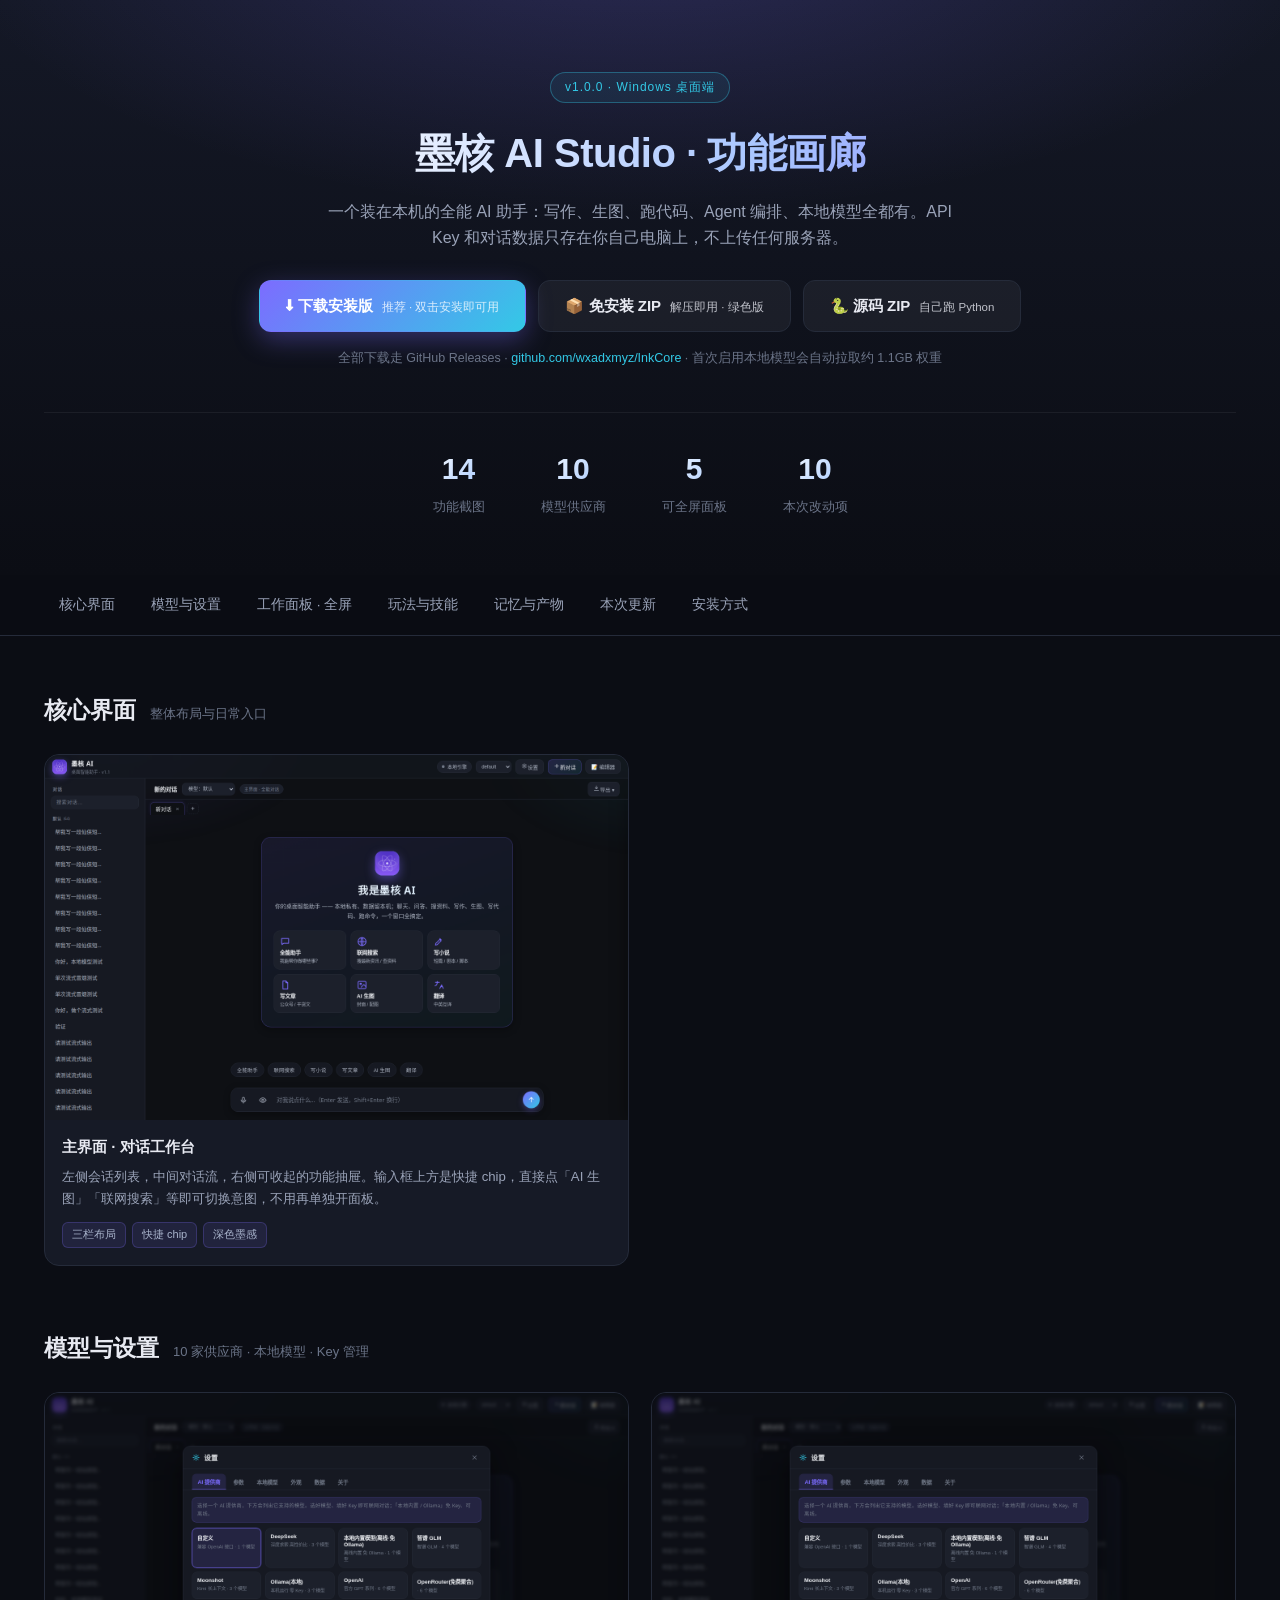
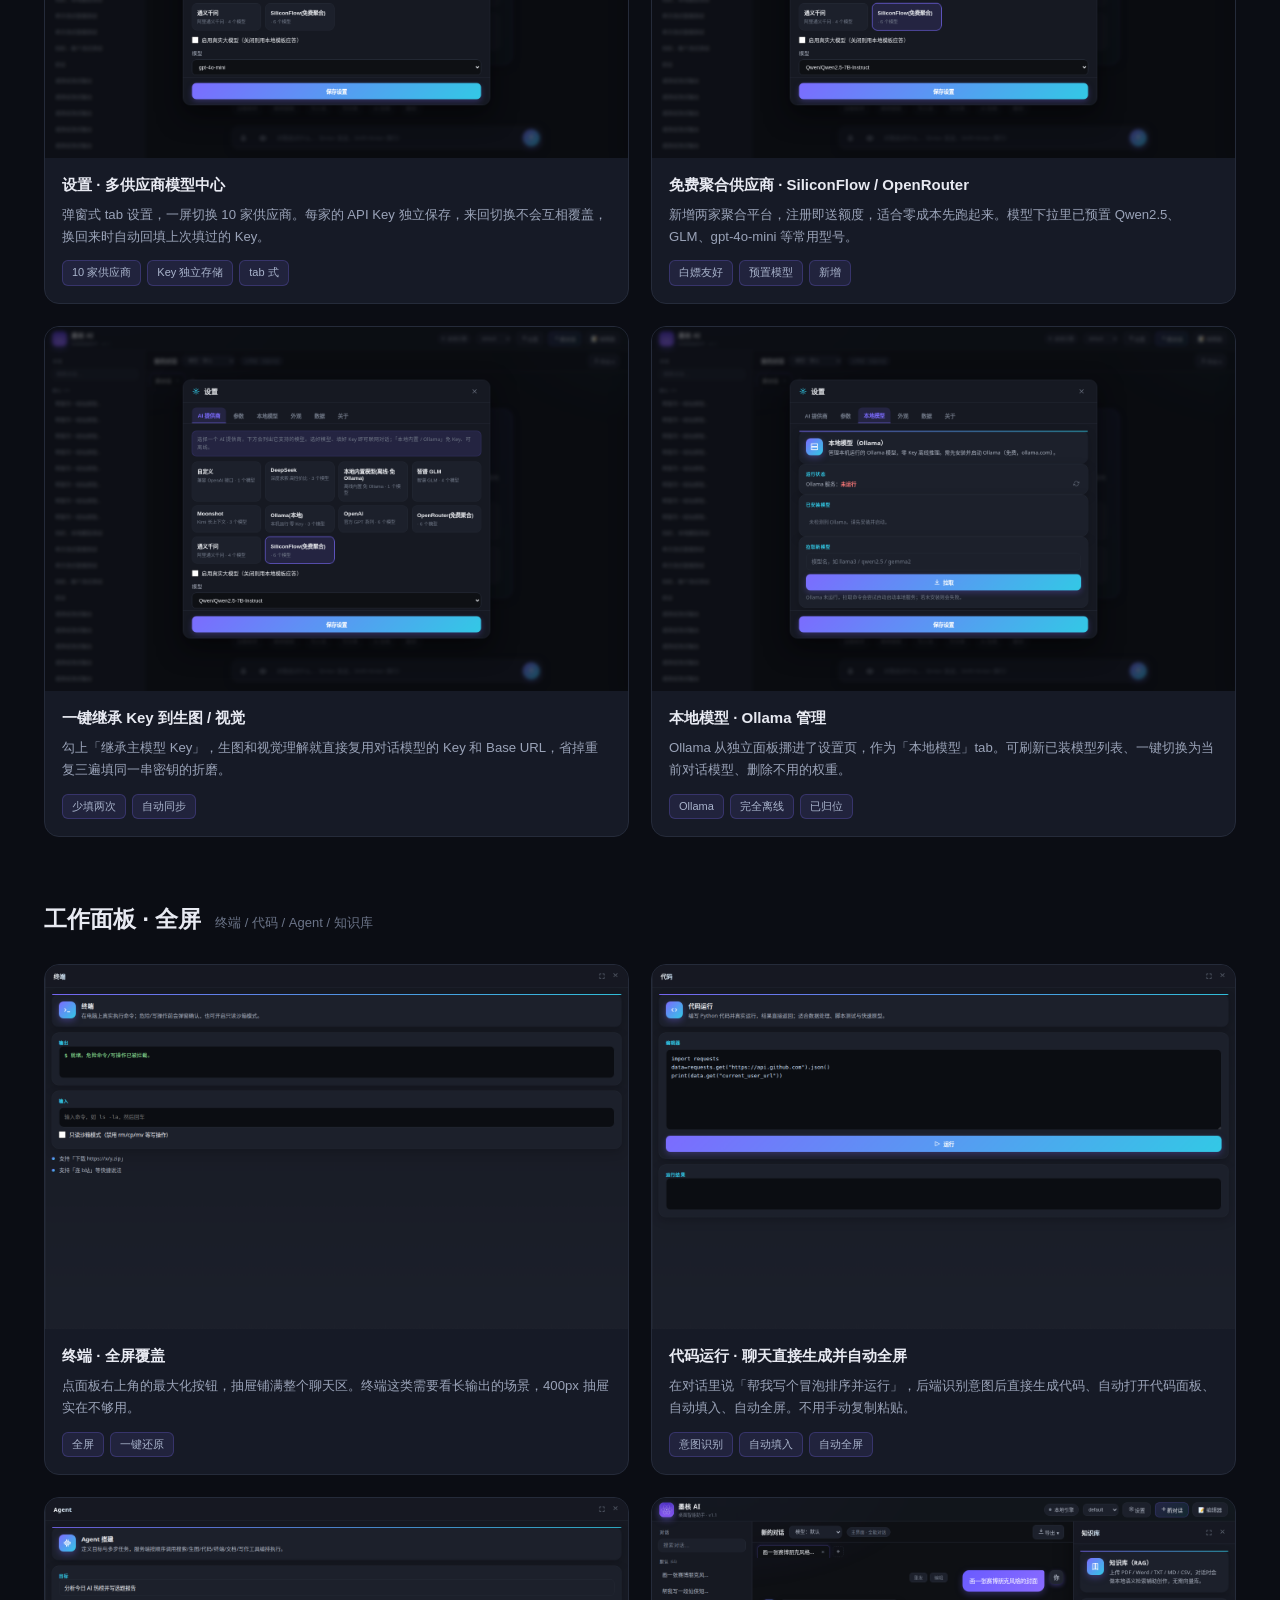
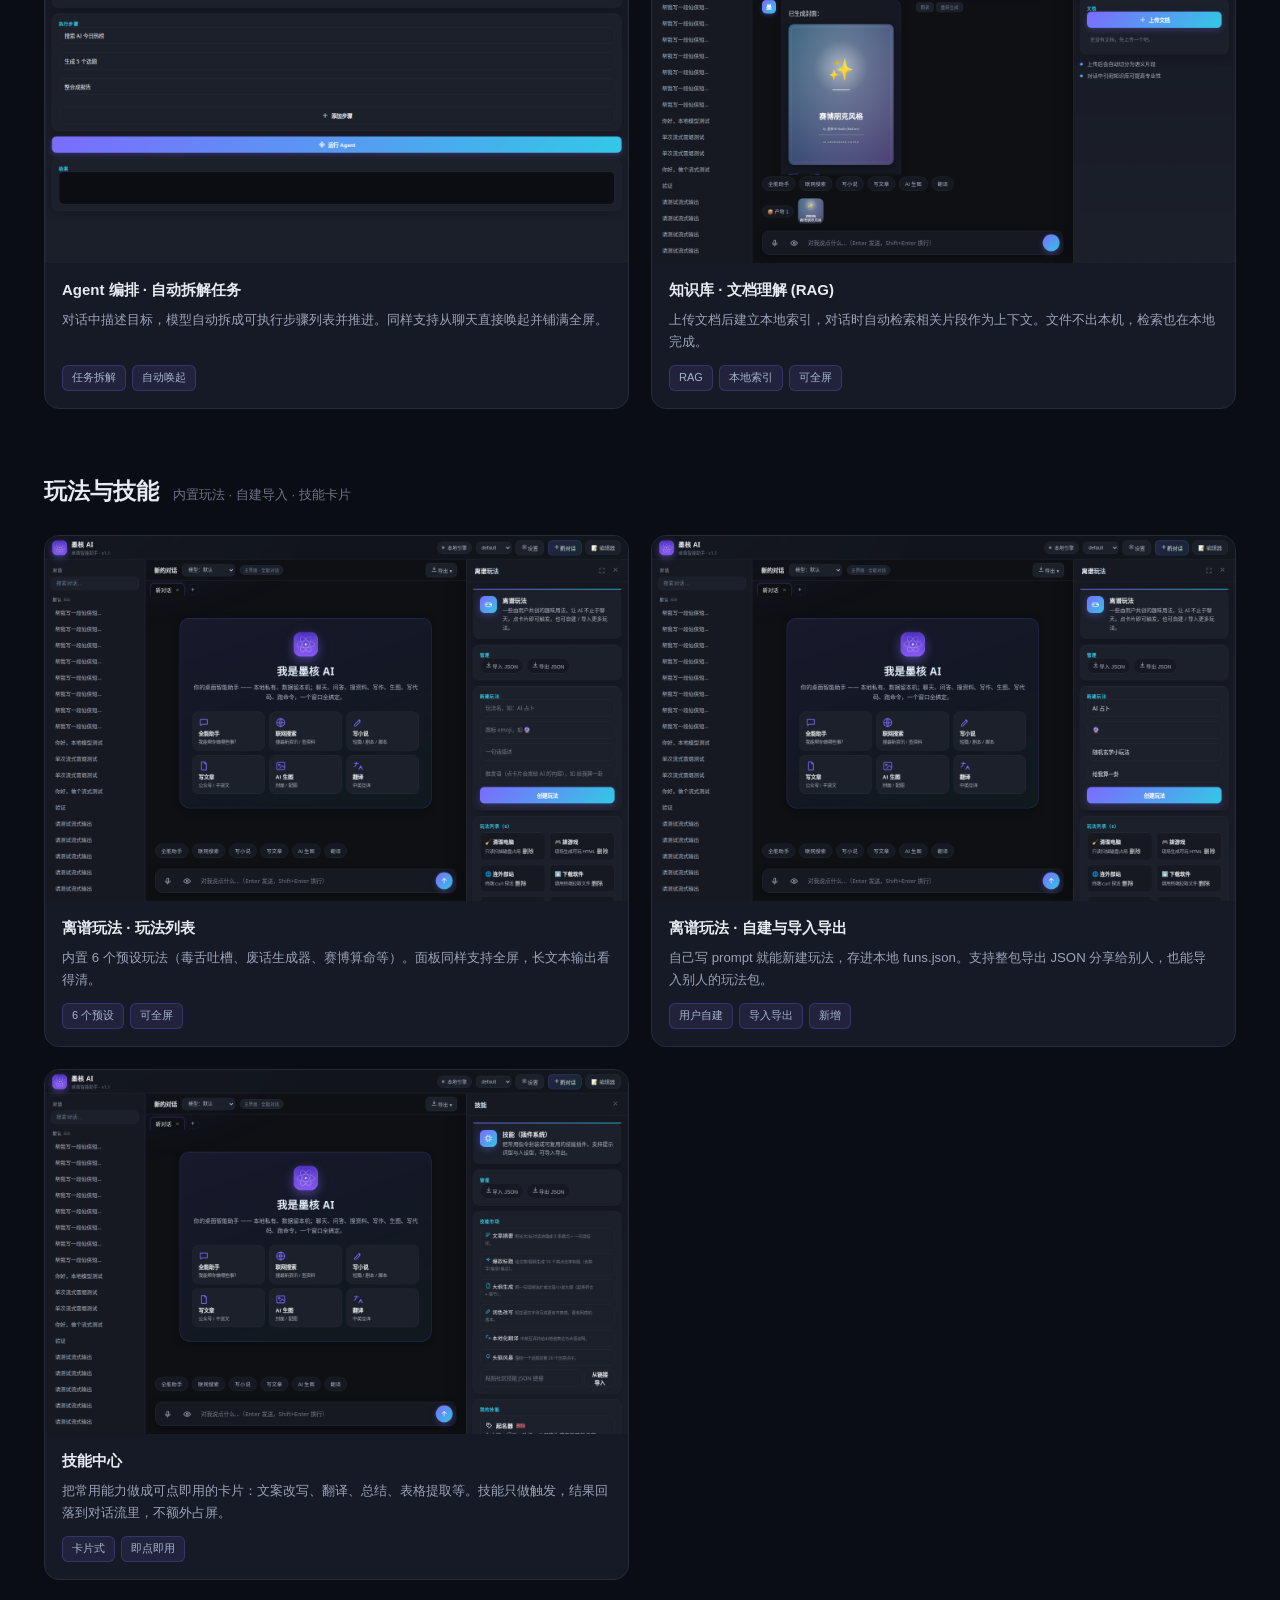
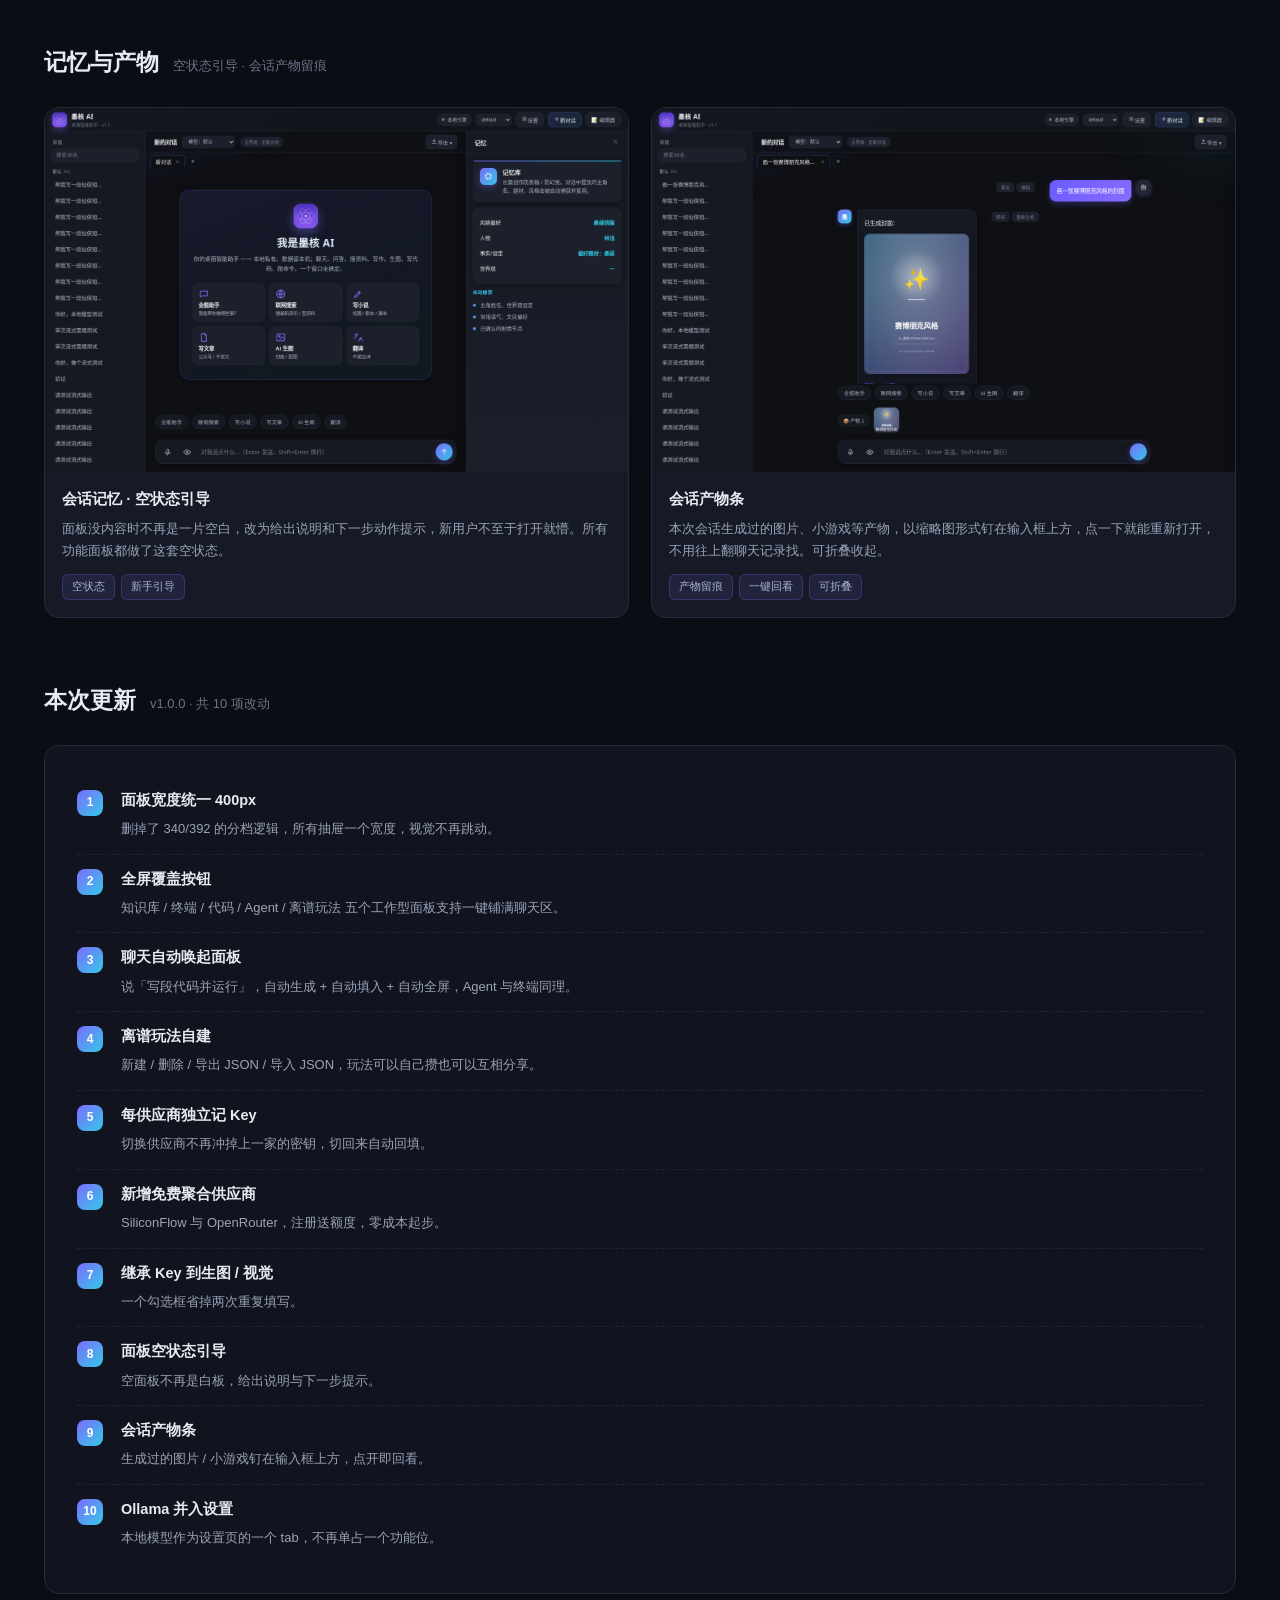
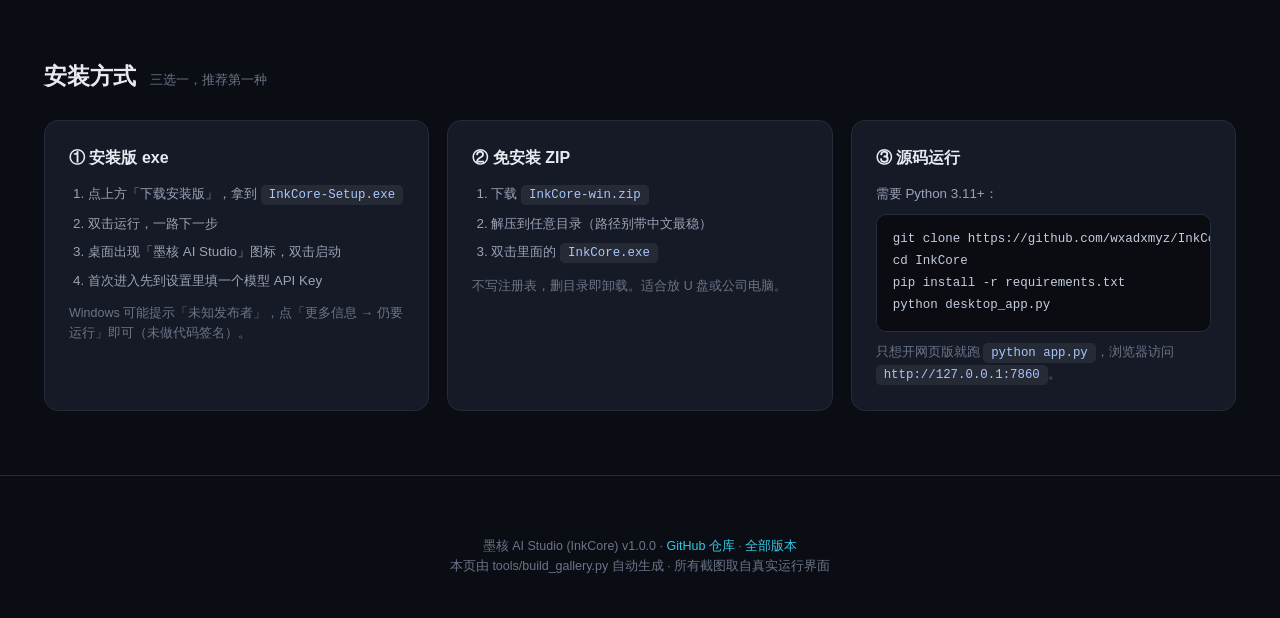
==== docs/index.html @ c28f688b "InkCore 1.0.0 初始发布 - 全新源码: app.py / desktop_app.py / generate_icon.py 等 - 前端 static/ 与文档 docs/ - 打包配" ====
<!doctype html><html lang="zh-CN"><head><meta charset="utf-8"><meta name="viewport" content="width=device-width,initial-scale=1"><title>墨核 AI Studio (InkCore) · 功能画廊</title><meta name="description" content="墨核 AI Studio 桌面端 AI 助手 —— 对话 / 生图 / 代码运行 / Agent 编排 / 本地模型，数据全部留在本机。"><style>
*{box-sizing:border-box;margin:0;padding:0}
:root{
  --bg:#0b0d14; --bg2:#11141f; --card:#161a26; --line:#252b3a;
  --tx:#e8eaf2; --tx2:#9aa3b8; --tx3:#6b7488;
  --ac:#7c6cff; --ac2:#33c9e6;
}
body{font-family:-apple-system,BlinkMacSystemFont,'Segoe UI','PingFang SC','Microsoft YaHei',sans-serif;
  background:var(--bg);color:var(--tx);line-height:1.6;-webkit-font-smoothing:antialiased}
a{color:inherit;text-decoration:none}
.wrap{max-width:1240px;margin:0 auto;padding:0 24px}

/* ---------- hero ---------- */
.hero{position:relative;overflow:hidden;padding:72px 0 56px;text-align:center;
  background:radial-gradient(1000px 420px at 50% -80px,rgba(124,108,255,.22),transparent 70%),
             linear-gradient(180deg,#141826,var(--bg))}
.badge{display:inline-block;font-size:12px;letter-spacing:.08em;color:var(--ac2);
  border:1px solid rgba(51,201,230,.35);background:rgba(51,201,230,.08);
  padding:5px 14px;border-radius:999px;margin-bottom:18px}
.hero h1{font-size:40px;font-weight:800;letter-spacing:-.5px;margin-bottom:14px;
  background:linear-gradient(96deg,#fff 20%,#a9c6ff 60%,#7c6cff);
  -webkit-background-clip:text;background-clip:text;color:transparent}
.hero p{color:var(--tx2);font-size:16px;max-width:640px;margin:0 auto}
.btns{display:flex;gap:12px;justify-content:center;flex-wrap:wrap;margin-top:30px}
.btn{display:inline-flex;align-items:center;gap:9px;padding:13px 26px;border-radius:12px;
  font-weight:700;font-size:15px;transition:.18s;border:1px solid transparent}
.btn-main{background:linear-gradient(135deg,var(--ac),var(--ac2));color:#fff;
  box-shadow:0 8px 26px rgba(124,108,255,.34)}
.btn-main:hover{transform:translateY(-2px);box-shadow:0 12px 32px rgba(124,108,255,.46)}
.btn-sec{background:rgba(255,255,255,.05);border-color:var(--line);color:var(--tx)}
.btn-sec:hover{background:rgba(255,255,255,.1);border-color:#39415a}
.btn small{display:block;font-weight:400;font-size:11.5px;opacity:.8;margin-top:1px}
.tip{margin-top:16px;font-size:12.5px;color:var(--tx3)}

/* ---------- stats ---------- */
.stats{display:flex;justify-content:center;gap:56px;flex-wrap:wrap;margin-top:44px;
  padding-top:32px;border-top:1px solid rgba(255,255,255,.06)}
.stat b{display:block;font-size:30px;font-weight:800;
  background:linear-gradient(135deg,#fff,#9ec5ff);-webkit-background-clip:text;background-clip:text;color:transparent}
.stat span{font-size:12.5px;color:var(--tx3)}

/* ---------- nav ---------- */
.nav{position:sticky;top:0;z-index:40;background:rgba(11,13,20,.86);
  backdrop-filter:blur(14px);border-bottom:1px solid var(--line)}
.nav-in{display:flex;gap:6px;overflow-x:auto;padding:12px 24px;max-width:1240px;margin:0 auto}
.nav a{white-space:nowrap;font-size:13.5px;color:var(--tx2);padding:7px 15px;border-radius:9px;transition:.15s}
.nav a:hover{color:var(--tx);background:rgba(255,255,255,.06)}

/* ---------- section ---------- */
section{padding:56px 0 8px;scroll-margin-top:60px}
.sec-h{display:flex;align-items:baseline;gap:14px;margin-bottom:26px;flex-wrap:wrap}
.sec-h h2{font-size:23px;font-weight:750}
.sec-h em{font-style:normal;font-size:13px;color:var(--tx3)}
.grid{display:grid;grid-template-columns:repeat(auto-fill,minmax(430px,1fr));gap:22px}

figure{background:var(--card);border:1px solid var(--line);border-radius:15px;overflow:hidden;
  transition:.2s;display:flex;flex-direction:column}
figure:hover{border-color:#3c4358;transform:translateY(-3px);box-shadow:0 14px 34px rgba(0,0,0,.42)}
.shot{position:relative;cursor:zoom-in;background:#0a0c12;line-height:0}
.shot img{width:100%;display:block}
.shot::after{content:'点击放大';position:absolute;right:10px;bottom:10px;font-size:11px;
  background:rgba(0,0,0,.62);color:#fff;padding:4px 10px;border-radius:6px;opacity:0;transition:.18s;line-height:1.4}
figure:hover .shot::after{opacity:1}
figcaption{padding:15px 17px 17px;flex:1;display:flex;flex-direction:column}
figcaption b{font-size:15px;font-weight:700;display:block;margin-bottom:7px}
figcaption p{font-size:13.2px;color:var(--tx2);line-height:1.68;flex:1}
.tags{display:flex;gap:6px;flex-wrap:wrap;margin-top:12px}
.tag{font-size:11px;color:#a9b4cc;background:rgba(124,108,255,.11);
  border:1px solid rgba(124,108,255,.24);padding:3px 9px;border-radius:6px}

/* ---------- changelog ---------- */
.log{background:var(--bg2);border:1px solid var(--line);border-radius:15px;padding:30px 32px;margin-top:14px}
.log ol{list-style:none;counter-reset:n}
.log li{counter-increment:n;padding:13px 0 13px 44px;position:relative;border-bottom:1px dashed rgba(255,255,255,.07)}
.log li:last-child{border-bottom:none}
.log li::before{content:counter(n);position:absolute;left:0;top:14px;width:26px;height:26px;
  display:flex;align-items:center;justify-content:center;font-size:12px;font-weight:700;color:#fff;
  background:linear-gradient(135deg,var(--ac),var(--ac2));border-radius:8px}
.log b{font-size:14.5px;display:block;margin-bottom:3px}
.log span{font-size:13px;color:var(--tx2)}

/* ---------- install ---------- */
.cols{display:grid;grid-template-columns:repeat(auto-fit,minmax(300px,1fr));gap:18px}
.col{background:var(--card);border:1px solid var(--line);border-radius:14px;padding:24px}
.col h3{font-size:16px;margin-bottom:12px;display:flex;align-items:center;gap:8px}
.col ol,.col ul{padding-left:19px;font-size:13.4px;color:var(--tx2)}
.col li{margin:7px 0}
code{background:rgba(255,255,255,.07);border:1px solid var(--line);padding:2px 7px;
  border-radius:5px;font-family:'SF Mono',Consolas,monospace;font-size:12.4px;color:#a9c6ff}
pre{background:#0a0c12;border:1px solid var(--line);border-radius:10px;padding:14px 16px;
  overflow-x:auto;margin-top:10px}
pre code{background:none;border:none;padding:0;color:#c3cde0;font-size:12.5px;line-height:1.75}

footer{text-align:center;color:var(--tx3);font-size:12.5px;padding:60px 24px 46px;
  margin-top:56px;border-top:1px solid var(--line)}
footer a{color:var(--ac2)}

/* ---------- lightbox ---------- */
#lb{position:fixed;inset:0;z-index:99;background:rgba(5,6,10,.95);display:none;
  align-items:center;justify-content:center;padding:36px}
#lb.on{display:flex}
#lb img{max-width:100%;max-height:100%;border-radius:9px;box-shadow:0 24px 70px rgba(0,0,0,.7)}
#lb .x{position:absolute;top:20px;right:26px;font-size:30px;color:#fff;cursor:pointer;
  opacity:.65;line-height:1;background:none;border:none}
#lb .x:hover{opacity:1}
#lb .ar{position:absolute;top:50%;transform:translateY(-50%);font-size:34px;color:#fff;
  cursor:pointer;opacity:.5;padding:22px 16px;background:none;border:none;user-select:none}
#lb .ar:hover{opacity:1}
#lb .prev{left:12px}#lb .next{right:12px}
#lb .cap{position:absolute;bottom:20px;left:0;right:0;text-align:center;color:#c8cee0;font-size:13.5px}

@media(max-width:860px){
  .hero h1{font-size:29px}
  .grid{grid-template-columns:1fr}
  .stats{gap:32px}
  .wrap{padding:0 16px}
}
</style></head><body><div class="hero"><div class="wrap"><div class="badge">v1.0.0 · Windows 桌面端</div><h1>墨核 AI Studio · 功能画廊</h1><p>一个装在本机的全能 AI 助手：写作、生图、跑代码、Agent 编排、本地模型全都有。API Key 和对话数据只存在你自己电脑上，不上传任何服务器。</p><div class="btns"><a class="btn btn-main" href="https://github.com/wxadxmyz/InkCore/releases/latest/download/InkCore-Setup.exe">⬇ 下载安装版<small>推荐 · 双击安装即可用</small></a><a class="btn btn-sec" href="https://github.com/wxadxmyz/InkCore/releases/latest/download/InkCore-win.zip">📦 免安装 ZIP<small>解压即用 · 绿色版</small></a><a class="btn btn-sec" href="https://github.com/wxadxmyz/InkCore/releases/latest/download/InkCore-src.zip">🐍 源码 ZIP<small>自己跑 Python</small></a></div><div class="tip">全部下载走 GitHub Releases · <a href="https://github.com/wxadxmyz/InkCore" style="color:var(--ac2)">github.com/wxadxmyz/InkCore</a> · 首次启用本地模型会自动拉取约 1.1GB 权重</div><div class="stats"><div class="stat"><b>14</b><span>功能截图</span></div><div class="stat"><b>10</b><span>模型供应商</span></div><div class="stat"><b>5</b><span>可全屏面板</span></div><div class="stat"><b>10</b><span>本次改动项</span></div></div></div></div><div class="nav"><div class="nav-in"><a href="#core">核心界面</a><a href="#model">模型与设置</a><a href="#work">工作面板 · 全屏</a><a href="#fun">玩法与技能</a><a href="#mem">记忆与产物</a><a href="#log">本次更新</a><a href="#install">安装方式</a></div></div><div class="wrap"><section id="core"><div class="sec-h"><h2>核心界面</h2><em>整体布局与日常入口</em></div><div class="grid"><figure><div class="shot"><img src="shots/g_01_main.png" alt="主界面 · 对话工作台" loading="lazy"></div><figcaption><b>主界面 · 对话工作台</b><p>左侧会话列表，中间对话流，右侧可收起的功能抽屉。输入框上方是快捷 chip，直接点「AI 生图」「联网搜索」等即可切换意图，不用再单独开面板。</p><div class="tags"><span class="tag">三栏布局</span><span class="tag">快捷 chip</span><span class="tag">深色墨感</span></div></figcaption></figure></div></section><section id="model"><div class="sec-h"><h2>模型与设置</h2><em>10 家供应商 · 本地模型 · Key 管理</em></div><div class="grid"><figure><div class="shot"><img src="shots/g_02_settings_providers.png" alt="设置 · 多供应商模型中心" loading="lazy"></div><figcaption><b>设置 · 多供应商模型中心</b><p>弹窗式 tab 设置，一屏切换 10 家供应商。每家的 API Key 独立保存，来回切换不会互相覆盖，换回来时自动回填上次填过的 Key。</p><div class="tags"><span class="tag">10 家供应商</span><span class="tag">Key 独立存储</span><span class="tag">tab 式</span></div></figcaption></figure><figure><div class="shot"><img src="shots/g_03_provider_siliconflow.png" alt="免费聚合供应商 · SiliconFlow / OpenRouter" loading="lazy"></div><figcaption><b>免费聚合供应商 · SiliconFlow / OpenRouter</b><p>新增两家聚合平台，注册即送额度，适合零成本先跑起来。模型下拉里已预置 Qwen2.5、GLM、gpt-4o-mini 等常用型号。</p><div class="tags"><span class="tag">白嫖友好</span><span class="tag">预置模型</span><span class="tag">新增</span></div></figcaption></figure><figure><div class="shot"><img src="shots/g_04_inherit_key.png" alt="一键继承 Key 到生图 / 视觉" loading="lazy"></div><figcaption><b>一键继承 Key 到生图 / 视觉</b><p>勾上「继承主模型 Key」，生图和视觉理解就直接复用对话模型的 Key 和 Base URL，省掉重复三遍填同一串密钥的折磨。</p><div class="tags"><span class="tag">少填两次</span><span class="tag">自动同步</span></div></figcaption></figure><figure><div class="shot"><img src="shots/g_05_settings_ollama.png" alt="本地模型 · Ollama 管理" loading="lazy"></div><figcaption><b>本地模型 · Ollama 管理</b><p>Ollama 从独立面板挪进了设置页，作为「本地模型」tab。可刷新已装模型列表、一键切换为当前对话模型、删除不用的权重。</p><div class="tags"><span class="tag">Ollama</span><span class="tag">完全离线</span><span class="tag">已归位</span></div></figcaption></figure></div></section><section id="work"><div class="sec-h"><h2>工作面板 · 全屏</h2><em>终端 / 代码 / Agent / 知识库</em></div><div class="grid"><figure><div class="shot"><img src="shots/g_06_terminal_full.png" alt="终端 · 全屏覆盖" loading="lazy"></div><figcaption><b>终端 · 全屏覆盖</b><p>点面板右上角的最大化按钮，抽屉铺满整个聊天区。终端这类需要看长输出的场景，400px 抽屉实在不够用。</p><div class="tags"><span class="tag">全屏</span><span class="tag">一键还原</span></div></figcaption></figure><figure><div class="shot"><img src="shots/g_07_code_full.png" alt="代码运行 · 聊天直接生成并自动全屏" loading="lazy"></div><figcaption><b>代码运行 · 聊天直接生成并自动全屏</b><p>在对话里说「帮我写个冒泡排序并运行」，后端识别意图后直接生成代码、自动打开代码面板、自动填入、自动全屏。不用手动复制粘贴。</p><div class="tags"><span class="tag">意图识别</span><span class="tag">自动填入</span><span class="tag">自动全屏</span></div></figcaption></figure><figure><div class="shot"><img src="shots/g_08_agent_full.png" alt="Agent 编排 · 自动拆解任务" loading="lazy"></div><figcaption><b>Agent 编排 · 自动拆解任务</b><p>对话中描述目标，模型自动拆成可执行步骤列表并推进。同样支持从聊天直接唤起并铺满全屏。</p><div class="tags"><span class="tag">任务拆解</span><span class="tag">自动唤起</span></div></figcaption></figure><figure><div class="shot"><img src="shots/g_14_knowledge.png" alt="知识库 · 文档理解 (RAG)" loading="lazy"></div><figcaption><b>知识库 · 文档理解 (RAG)</b><p>上传文档后建立本地索引，对话时自动检索相关片段作为上下文。文件不出本机，检索也在本地完成。</p><div class="tags"><span class="tag">RAG</span><span class="tag">本地索引</span><span class="tag">可全屏</span></div></figcaption></figure></div></section><section id="fun"><div class="sec-h"><h2>玩法与技能</h2><em>内置玩法 · 自建导入 · 技能卡片</em></div><div class="grid"><figure><div class="shot"><img src="shots/g_09_fun_list.png" alt="离谱玩法 · 玩法列表" loading="lazy"></div><figcaption><b>离谱玩法 · 玩法列表</b><p>内置 6 个预设玩法（毒舌吐槽、废话生成器、赛博算命等）。面板同样支持全屏，长文本输出看得清。</p><div class="tags"><span class="tag">6 个预设</span><span class="tag">可全屏</span></div></figcaption></figure><figure><div class="shot"><img src="shots/g_10_fun_newform.png" alt="离谱玩法 · 自建与导入导出" loading="lazy"></div><figcaption><b>离谱玩法 · 自建与导入导出</b><p>自己写 prompt 就能新建玩法，存进本地 funs.json。支持整包导出 JSON 分享给别人，也能导入别人的玩法包。</p><div class="tags"><span class="tag">用户自建</span><span class="tag">导入导出</span><span class="tag">新增</span></div></figcaption></figure><figure><div class="shot"><img src="shots/g_12_skills.png" alt="技能中心" loading="lazy"></div><figcaption><b>技能中心</b><p>把常用能力做成可点即用的卡片：文案改写、翻译、总结、表格提取等。技能只做触发，结果回落到对话流里，不额外占屏。</p><div class="tags"><span class="tag">卡片式</span><span class="tag">即点即用</span></div></figcaption></figure></div></section><section id="mem"><div class="sec-h"><h2>记忆与产物</h2><em>空状态引导 · 会话产物留痕</em></div><div class="grid"><figure><div class="shot"><img src="shots/g_11_memory_empty.png" alt="会话记忆 · 空状态引导" loading="lazy"></div><figcaption><b>会话记忆 · 空状态引导</b><p>面板没内容时不再是一片空白，改为给出说明和下一步动作提示，新用户不至于打开就懵。所有功能面板都做了这套空状态。</p><div class="tags"><span class="tag">空状态</span><span class="tag">新手引导</span></div></figcaption></figure><figure><div class="shot"><img src="shots/g_13_artifacts_strip.png" alt="会话产物条" loading="lazy"></div><figcaption><b>会话产物条</b><p>本次会话生成过的图片、小游戏等产物，以缩略图形式钉在输入框上方，点一下就能重新打开，不用往上翻聊天记录找。可折叠收起。</p><div class="tags"><span class="tag">产物留痕</span><span class="tag">一键回看</span><span class="tag">可折叠</span></div></figcaption></figure></div></section><section id="log"><div class="sec-h"><h2>本次更新</h2><em>v1.0.0 · 共 10 项改动</em></div><div class="log"><ol><li><b>面板宽度统一 400px</b><span>删掉了 340/392 的分档逻辑，所有抽屉一个宽度，视觉不再跳动。</span></li><li><b>全屏覆盖按钮</b><span>知识库 / 终端 / 代码 / Agent / 离谱玩法 五个工作型面板支持一键铺满聊天区。</span></li><li><b>聊天自动唤起面板</b><span>说「写段代码并运行」，自动生成 + 自动填入 + 自动全屏，Agent 与终端同理。</span></li><li><b>离谱玩法自建</b><span>新建 / 删除 / 导出 JSON / 导入 JSON，玩法可以自己攒也可以互相分享。</span></li><li><b>每供应商独立记 Key</b><span>切换供应商不再冲掉上一家的密钥，切回来自动回填。</span></li><li><b>新增免费聚合供应商</b><span>SiliconFlow 与 OpenRouter，注册送额度，零成本起步。</span></li><li><b>继承 Key 到生图 / 视觉</b><span>一个勾选框省掉两次重复填写。</span></li><li><b>面板空状态引导</b><span>空面板不再是白板，给出说明与下一步提示。</span></li><li><b>会话产物条</b><span>生成过的图片 / 小游戏钉在输入框上方，点开即回看。</span></li><li><b>Ollama 并入设置</b><span>本地模型作为设置页的一个 tab，不再单占一个功能位。</span></li></ol></div></section><section id="install"><div class="sec-h"><h2>安装方式</h2><em>三选一，推荐第一种</em></div><div class="cols"><div class="col"><h3>① 安装版 exe</h3><ol><li>点上方「下载安装版」，拿到 <code>InkCore-Setup.exe</code></li><li>双击运行，一路下一步</li><li>桌面出现「墨核 AI Studio」图标，双击启动</li><li>首次进入先到设置里填一个模型 API Key</li></ol><p style="font-size:12.5px;color:var(--tx3);margin-top:12px">Windows 可能提示「未知发布者」，点「更多信息 → 仍要运行」即可（未做代码签名）。</p></div><div class="col"><h3>② 免安装 ZIP</h3><ol><li>下载 <code>InkCore-win.zip</code></li><li>解压到任意目录（路径别带中文最稳）</li><li>双击里面的 <code>InkCore.exe</code></li></ol><p style="font-size:12.5px;color:var(--tx3);margin-top:12px">不写注册表，删目录即卸载。适合放 U 盘或公司电脑。</p></div><div class="col"><h3>③ 源码运行</h3><p style="font-size:13.4px;color:var(--tx2)">需要 Python 3.11+：</p><pre><code>git clone https://github.com/wxadxmyz/InkCore.git
cd InkCore
pip install -r requirements.txt
python desktop_app.py</code></pre><p style="font-size:12.5px;color:var(--tx3);margin-top:10px">只想开网页版就跑 <code>python app.py</code>，浏览器访问 <code>http://127.0.0.1:7860</code>。</p></div></div></section></div><footer>墨核 AI Studio (InkCore) v1.0.0 · <a href="https://github.com/wxadxmyz/InkCore">GitHub 仓库</a> · <a href="https://github.com/wxadxmyz/InkCore/releases">全部版本</a><br>本页由 tools/build_gallery.py 自动生成 · 所有截图取自真实运行界面</footer><div id="lb"><button class="x" id="lbx">&times;</button><button class="ar prev" id="lbp">&#8249;</button><img id="lbimg" alt=""><button class="ar next" id="lbn">&#8250;</button><div class="cap" id="lbcap"></div></div><script>
(function(){
  var imgs=[].slice.call(document.querySelectorAll('.shot img'));
  var lb=document.getElementById('lb'), big=document.getElementById('lbimg'),
      cap=document.getElementById('lbcap'), i=0;
  function show(n){
    if(n<0)n=imgs.length-1; if(n>=imgs.length)n=0; i=n;
    big.src=imgs[i].src; cap.textContent=(i+1)+' / '+imgs.length+'  ·  '+imgs[i].alt;
  }
  imgs.forEach(function(im,n){
    im.parentNode.addEventListener('click',function(){ show(n); lb.classList.add('on'); });
  });
  function close(){ lb.classList.remove('on'); big.src=''; }
  document.getElementById('lbx').onclick=close;
  document.getElementById('lbp').onclick=function(e){e.stopPropagation();show(i-1);};
  document.getElementById('lbn').onclick=function(e){e.stopPropagation();show(i+1);};
  lb.addEventListener('click',function(e){ if(e.target===lb) close(); });
  document.addEventListener('keydown',function(e){
    if(!lb.classList.contains('on'))return;
    if(e.key==='Escape')close();
    if(e.key==='ArrowLeft')show(i-1);
    if(e.key==='ArrowRight')show(i+1);
  });
})();
</script></body></html>
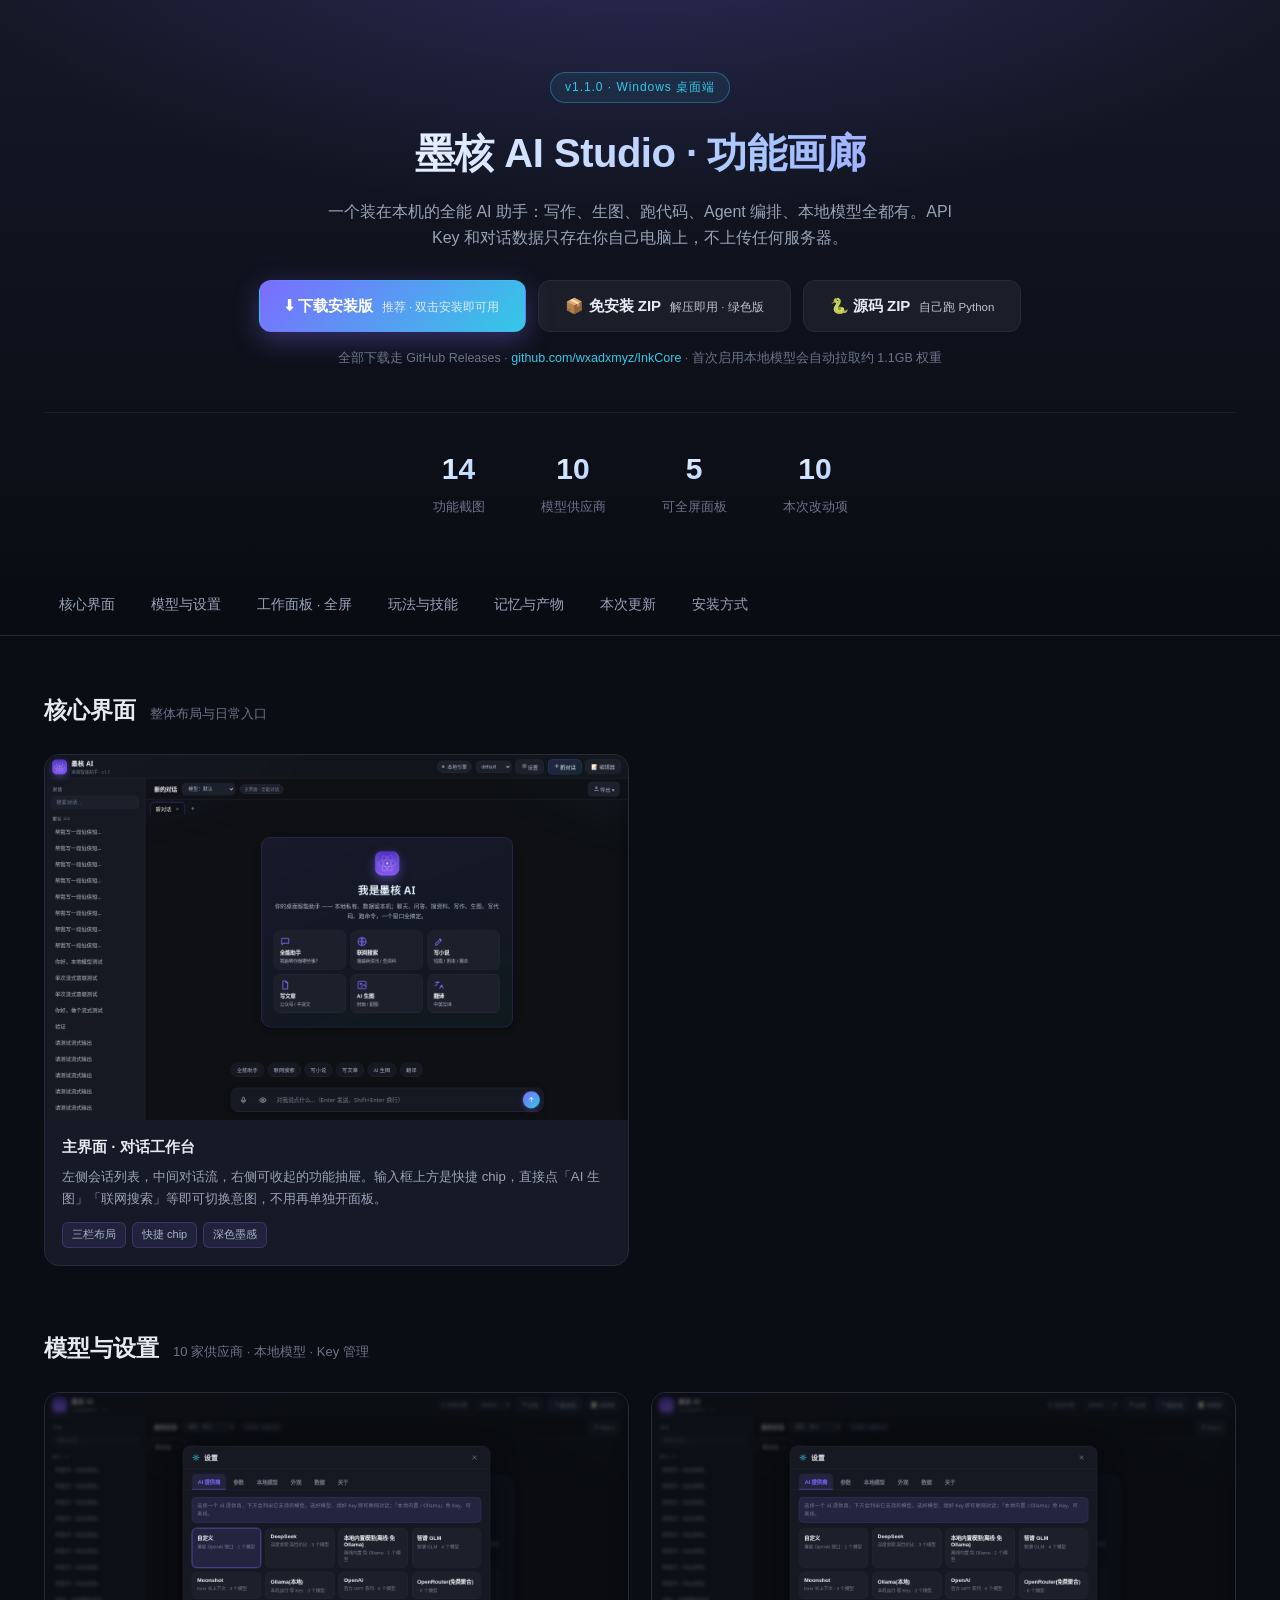
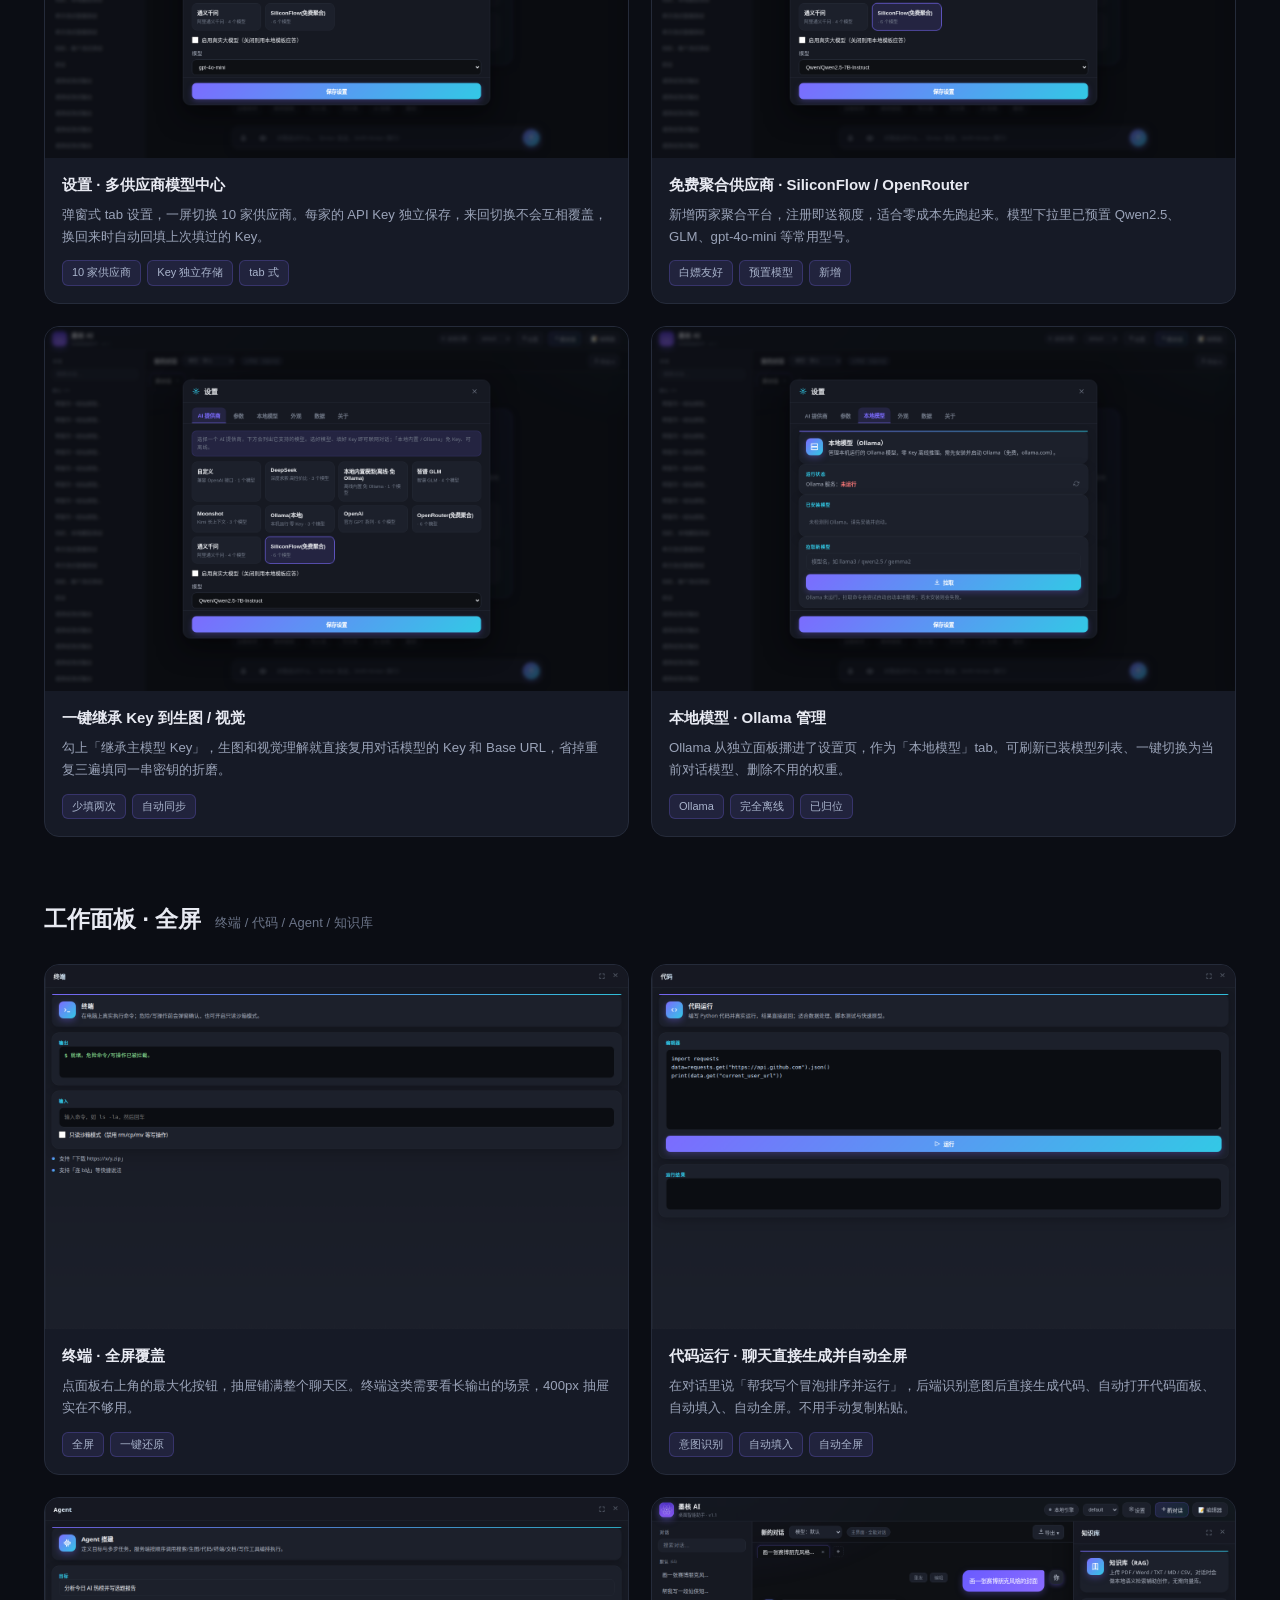
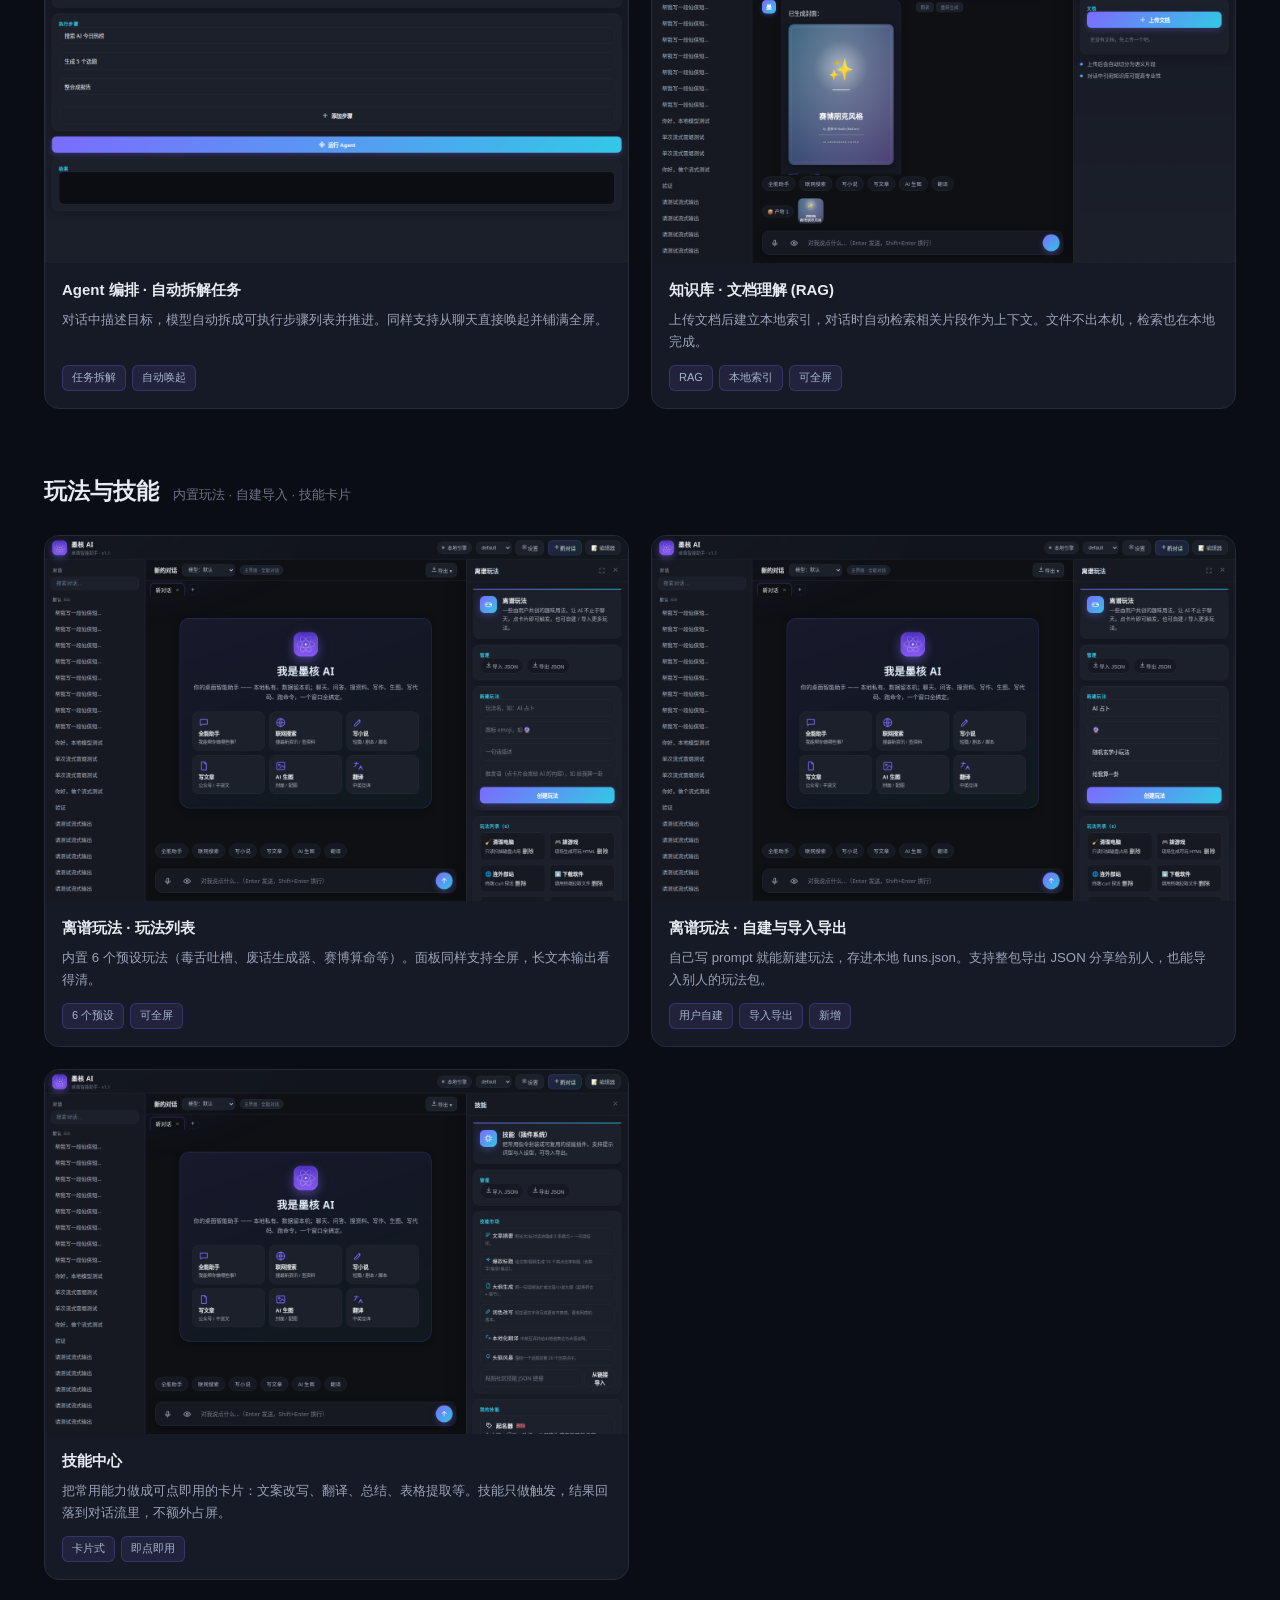
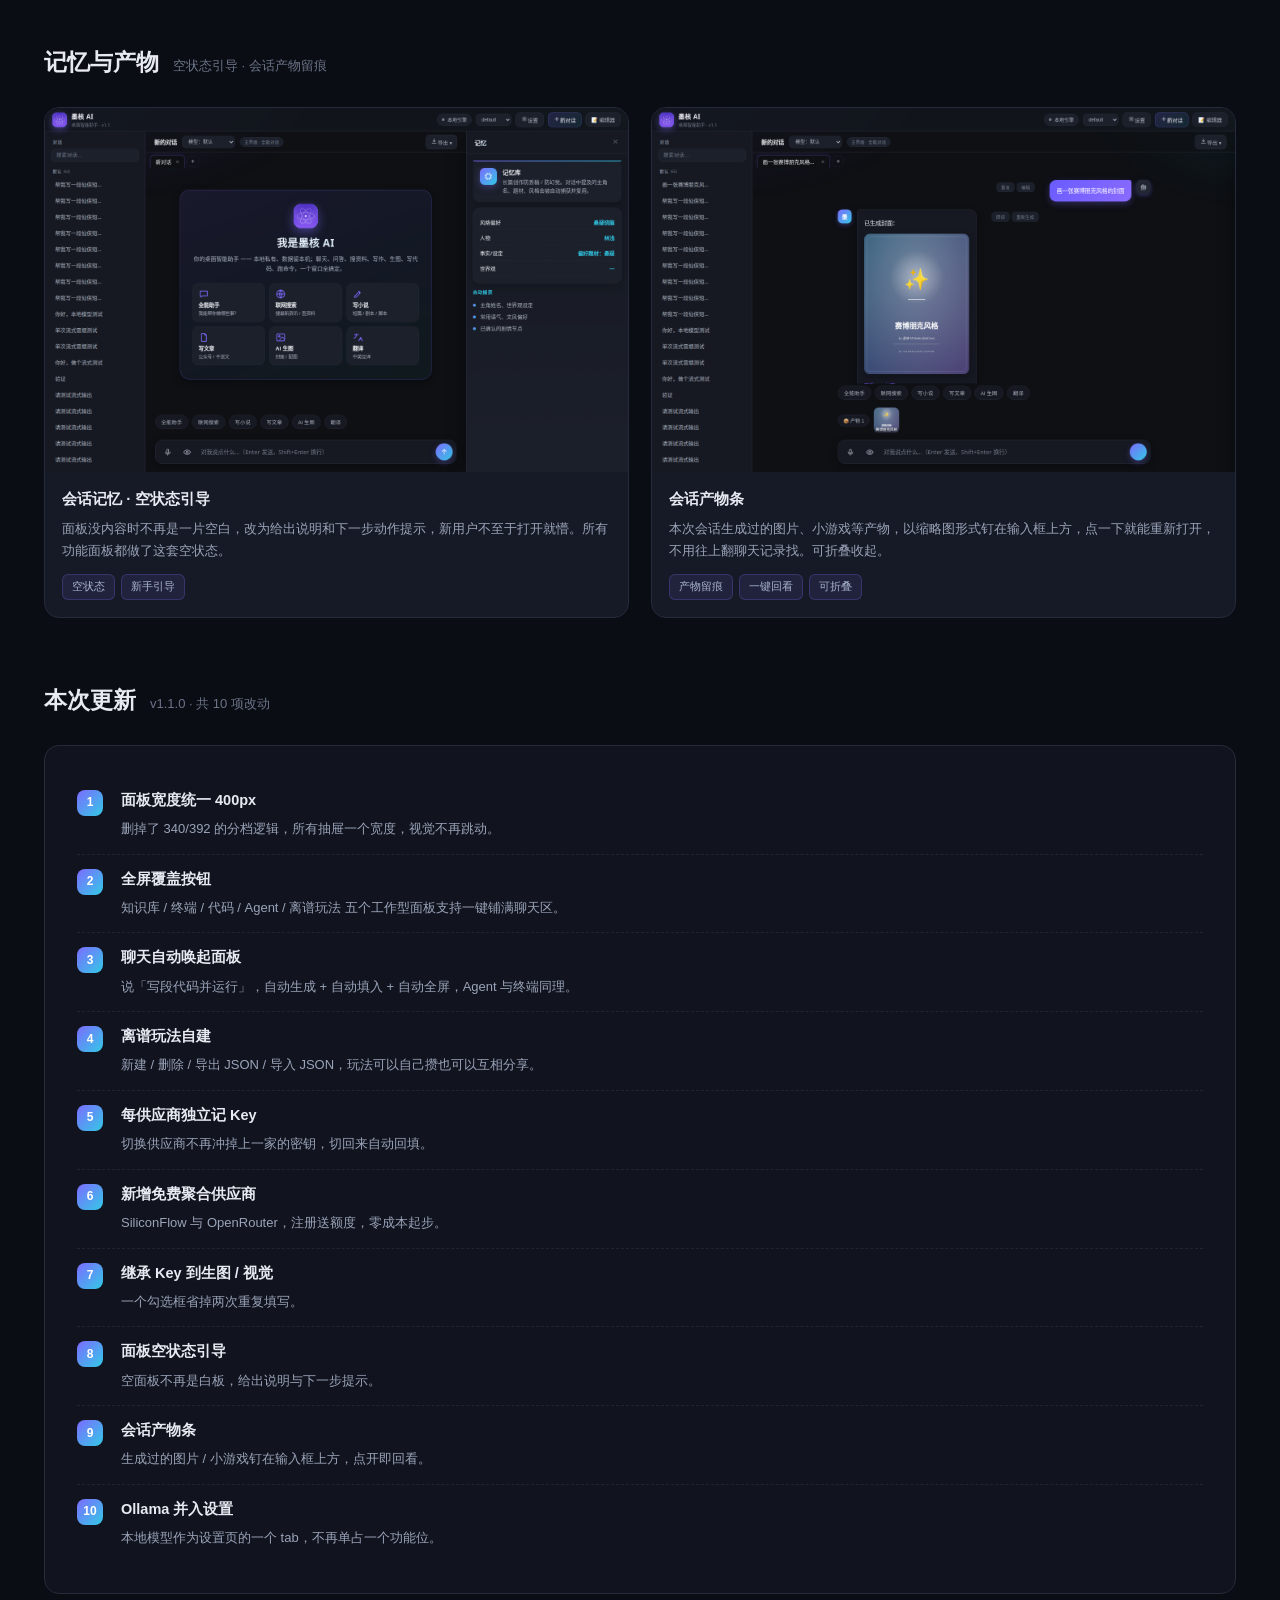
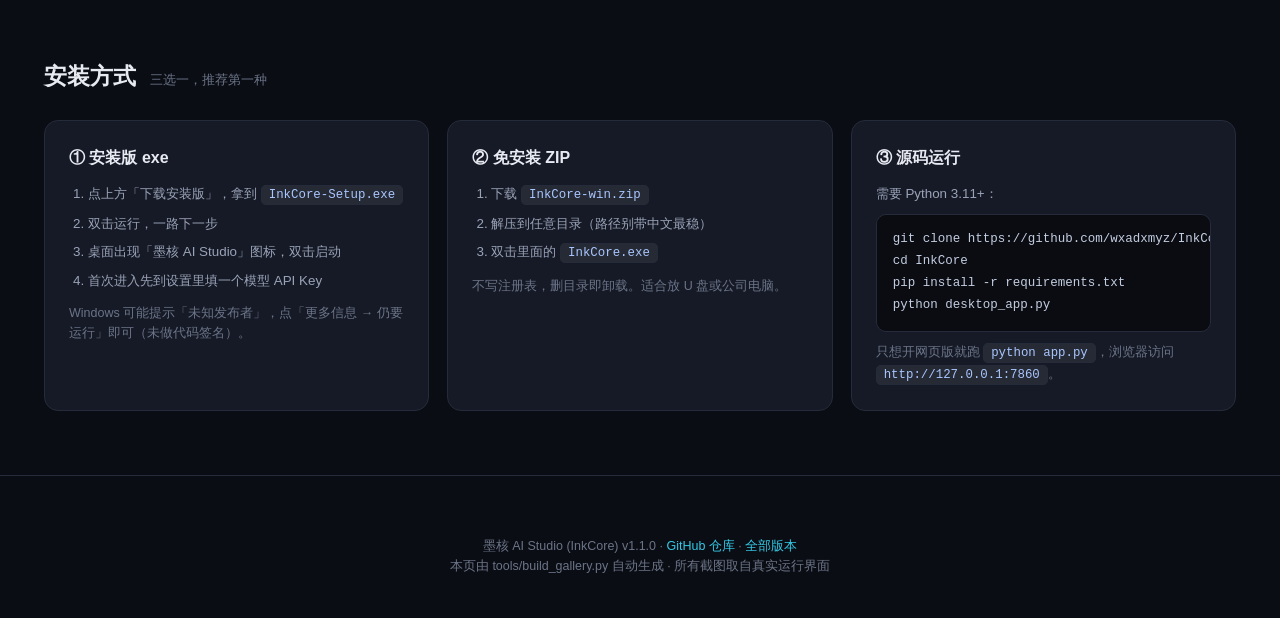
==== commit c94fbce2: "fix(gallery): 画廊版本号动态读 version.json，修复停留在 v1.0.0 的问题（现为 v1.1.0）" ====
--- a/docs/index.html
+++ b/docs/index.html
@@ -115,10 +115,10 @@
   .stats{gap:32px}
   .wrap{padding:0 16px}
 }
-</style></head><body><div class="hero"><div class="wrap"><div class="badge">v1.0.0 · Windows 桌面端</div><h1>墨核 AI Studio · 功能画廊</h1><p>一个装在本机的全能 AI 助手：写作、生图、跑代码、Agent 编排、本地模型全都有。API Key 和对话数据只存在你自己电脑上，不上传任何服务器。</p><div class="btns"><a class="btn btn-main" href="https://github.com/wxadxmyz/InkCore/releases/latest/download/InkCore-Setup.exe">⬇ 下载安装版<small>推荐 · 双击安装即可用</small></a><a class="btn btn-sec" href="https://github.com/wxadxmyz/InkCore/releases/latest/download/InkCore-win.zip">📦 免安装 ZIP<small>解压即用 · 绿色版</small></a><a class="btn btn-sec" href="https://github.com/wxadxmyz/InkCore/releases/latest/download/InkCore-src.zip">🐍 源码 ZIP<small>自己跑 Python</small></a></div><div class="tip">全部下载走 GitHub Releases · <a href="https://github.com/wxadxmyz/InkCore" style="color:var(--ac2)">github.com/wxadxmyz/InkCore</a> · 首次启用本地模型会自动拉取约 1.1GB 权重</div><div class="stats"><div class="stat"><b>14</b><span>功能截图</span></div><div class="stat"><b>10</b><span>模型供应商</span></div><div class="stat"><b>5</b><span>可全屏面板</span></div><div class="stat"><b>10</b><span>本次改动项</span></div></div></div></div><div class="nav"><div class="nav-in"><a href="#core">核心界面</a><a href="#model">模型与设置</a><a href="#work">工作面板 · 全屏</a><a href="#fun">玩法与技能</a><a href="#mem">记忆与产物</a><a href="#log">本次更新</a><a href="#install">安装方式</a></div></div><div class="wrap"><section id="core"><div class="sec-h"><h2>核心界面</h2><em>整体布局与日常入口</em></div><div class="grid"><figure><div class="shot"><img src="shots/g_01_main.png" alt="主界面 · 对话工作台" loading="lazy"></div><figcaption><b>主界面 · 对话工作台</b><p>左侧会话列表，中间对话流，右侧可收起的功能抽屉。输入框上方是快捷 chip，直接点「AI 生图」「联网搜索」等即可切换意图，不用再单独开面板。</p><div class="tags"><span class="tag">三栏布局</span><span class="tag">快捷 chip</span><span class="tag">深色墨感</span></div></figcaption></figure></div></section><section id="model"><div class="sec-h"><h2>模型与设置</h2><em>10 家供应商 · 本地模型 · Key 管理</em></div><div class="grid"><figure><div class="shot"><img src="shots/g_02_settings_providers.png" alt="设置 · 多供应商模型中心" loading="lazy"></div><figcaption><b>设置 · 多供应商模型中心</b><p>弹窗式 tab 设置，一屏切换 10 家供应商。每家的 API Key 独立保存，来回切换不会互相覆盖，换回来时自动回填上次填过的 Key。</p><div class="tags"><span class="tag">10 家供应商</span><span class="tag">Key 独立存储</span><span class="tag">tab 式</span></div></figcaption></figure><figure><div class="shot"><img src="shots/g_03_provider_siliconflow.png" alt="免费聚合供应商 · SiliconFlow / OpenRouter" loading="lazy"></div><figcaption><b>免费聚合供应商 · SiliconFlow / OpenRouter</b><p>新增两家聚合平台，注册即送额度，适合零成本先跑起来。模型下拉里已预置 Qwen2.5、GLM、gpt-4o-mini 等常用型号。</p><div class="tags"><span class="tag">白嫖友好</span><span class="tag">预置模型</span><span class="tag">新增</span></div></figcaption></figure><figure><div class="shot"><img src="shots/g_04_inherit_key.png" alt="一键继承 Key 到生图 / 视觉" loading="lazy"></div><figcaption><b>一键继承 Key 到生图 / 视觉</b><p>勾上「继承主模型 Key」，生图和视觉理解就直接复用对话模型的 Key 和 Base URL，省掉重复三遍填同一串密钥的折磨。</p><div class="tags"><span class="tag">少填两次</span><span class="tag">自动同步</span></div></figcaption></figure><figure><div class="shot"><img src="shots/g_05_settings_ollama.png" alt="本地模型 · Ollama 管理" loading="lazy"></div><figcaption><b>本地模型 · Ollama 管理</b><p>Ollama 从独立面板挪进了设置页，作为「本地模型」tab。可刷新已装模型列表、一键切换为当前对话模型、删除不用的权重。</p><div class="tags"><span class="tag">Ollama</span><span class="tag">完全离线</span><span class="tag">已归位</span></div></figcaption></figure></div></section><section id="work"><div class="sec-h"><h2>工作面板 · 全屏</h2><em>终端 / 代码 / Agent / 知识库</em></div><div class="grid"><figure><div class="shot"><img src="shots/g_06_terminal_full.png" alt="终端 · 全屏覆盖" loading="lazy"></div><figcaption><b>终端 · 全屏覆盖</b><p>点面板右上角的最大化按钮，抽屉铺满整个聊天区。终端这类需要看长输出的场景，400px 抽屉实在不够用。</p><div class="tags"><span class="tag">全屏</span><span class="tag">一键还原</span></div></figcaption></figure><figure><div class="shot"><img src="shots/g_07_code_full.png" alt="代码运行 · 聊天直接生成并自动全屏" loading="lazy"></div><figcaption><b>代码运行 · 聊天直接生成并自动全屏</b><p>在对话里说「帮我写个冒泡排序并运行」，后端识别意图后直接生成代码、自动打开代码面板、自动填入、自动全屏。不用手动复制粘贴。</p><div class="tags"><span class="tag">意图识别</span><span class="tag">自动填入</span><span class="tag">自动全屏</span></div></figcaption></figure><figure><div class="shot"><img src="shots/g_08_agent_full.png" alt="Agent 编排 · 自动拆解任务" loading="lazy"></div><figcaption><b>Agent 编排 · 自动拆解任务</b><p>对话中描述目标，模型自动拆成可执行步骤列表并推进。同样支持从聊天直接唤起并铺满全屏。</p><div class="tags"><span class="tag">任务拆解</span><span class="tag">自动唤起</span></div></figcaption></figure><figure><div class="shot"><img src="shots/g_14_knowledge.png" alt="知识库 · 文档理解 (RAG)" loading="lazy"></div><figcaption><b>知识库 · 文档理解 (RAG)</b><p>上传文档后建立本地索引，对话时自动检索相关片段作为上下文。文件不出本机，检索也在本地完成。</p><div class="tags"><span class="tag">RAG</span><span class="tag">本地索引</span><span class="tag">可全屏</span></div></figcaption></figure></div></section><section id="fun"><div class="sec-h"><h2>玩法与技能</h2><em>内置玩法 · 自建导入 · 技能卡片</em></div><div class="grid"><figure><div class="shot"><img src="shots/g_09_fun_list.png" alt="离谱玩法 · 玩法列表" loading="lazy"></div><figcaption><b>离谱玩法 · 玩法列表</b><p>内置 6 个预设玩法（毒舌吐槽、废话生成器、赛博算命等）。面板同样支持全屏，长文本输出看得清。</p><div class="tags"><span class="tag">6 个预设</span><span class="tag">可全屏</span></div></figcaption></figure><figure><div class="shot"><img src="shots/g_10_fun_newform.png" alt="离谱玩法 · 自建与导入导出" loading="lazy"></div><figcaption><b>离谱玩法 · 自建与导入导出</b><p>自己写 prompt 就能新建玩法，存进本地 funs.json。支持整包导出 JSON 分享给别人，也能导入别人的玩法包。</p><div class="tags"><span class="tag">用户自建</span><span class="tag">导入导出</span><span class="tag">新增</span></div></figcaption></figure><figure><div class="shot"><img src="shots/g_12_skills.png" alt="技能中心" loading="lazy"></div><figcaption><b>技能中心</b><p>把常用能力做成可点即用的卡片：文案改写、翻译、总结、表格提取等。技能只做触发，结果回落到对话流里，不额外占屏。</p><div class="tags"><span class="tag">卡片式</span><span class="tag">即点即用</span></div></figcaption></figure></div></section><section id="mem"><div class="sec-h"><h2>记忆与产物</h2><em>空状态引导 · 会话产物留痕</em></div><div class="grid"><figure><div class="shot"><img src="shots/g_11_memory_empty.png" alt="会话记忆 · 空状态引导" loading="lazy"></div><figcaption><b>会话记忆 · 空状态引导</b><p>面板没内容时不再是一片空白，改为给出说明和下一步动作提示，新用户不至于打开就懵。所有功能面板都做了这套空状态。</p><div class="tags"><span class="tag">空状态</span><span class="tag">新手引导</span></div></figcaption></figure><figure><div class="shot"><img src="shots/g_13_artifacts_strip.png" alt="会话产物条" loading="lazy"></div><figcaption><b>会话产物条</b><p>本次会话生成过的图片、小游戏等产物，以缩略图形式钉在输入框上方，点一下就能重新打开，不用往上翻聊天记录找。可折叠收起。</p><div class="tags"><span class="tag">产物留痕</span><span class="tag">一键回看</span><span class="tag">可折叠</span></div></figcaption></figure></div></section><section id="log"><div class="sec-h"><h2>本次更新</h2><em>v1.0.0 · 共 10 项改动</em></div><div class="log"><ol><li><b>面板宽度统一 400px</b><span>删掉了 340/392 的分档逻辑，所有抽屉一个宽度，视觉不再跳动。</span></li><li><b>全屏覆盖按钮</b><span>知识库 / 终端 / 代码 / Agent / 离谱玩法 五个工作型面板支持一键铺满聊天区。</span></li><li><b>聊天自动唤起面板</b><span>说「写段代码并运行」，自动生成 + 自动填入 + 自动全屏，Agent 与终端同理。</span></li><li><b>离谱玩法自建</b><span>新建 / 删除 / 导出 JSON / 导入 JSON，玩法可以自己攒也可以互相分享。</span></li><li><b>每供应商独立记 Key</b><span>切换供应商不再冲掉上一家的密钥，切回来自动回填。</span></li><li><b>新增免费聚合供应商</b><span>SiliconFlow 与 OpenRouter，注册送额度，零成本起步。</span></li><li><b>继承 Key 到生图 / 视觉</b><span>一个勾选框省掉两次重复填写。</span></li><li><b>面板空状态引导</b><span>空面板不再是白板，给出说明与下一步提示。</span></li><li><b>会话产物条</b><span>生成过的图片 / 小游戏钉在输入框上方，点开即回看。</span></li><li><b>Ollama 并入设置</b><span>本地模型作为设置页的一个 tab，不再单占一个功能位。</span></li></ol></div></section><section id="install"><div class="sec-h"><h2>安装方式</h2><em>三选一，推荐第一种</em></div><div class="cols"><div class="col"><h3>① 安装版 exe</h3><ol><li>点上方「下载安装版」，拿到 <code>InkCore-Setup.exe</code></li><li>双击运行，一路下一步</li><li>桌面出现「墨核 AI Studio」图标，双击启动</li><li>首次进入先到设置里填一个模型 API Key</li></ol><p style="font-size:12.5px;color:var(--tx3);margin-top:12px">Windows 可能提示「未知发布者」，点「更多信息 → 仍要运行」即可（未做代码签名）。</p></div><div class="col"><h3>② 免安装 ZIP</h3><ol><li>下载 <code>InkCore-win.zip</code></li><li>解压到任意目录（路径别带中文最稳）</li><li>双击里面的 <code>InkCore.exe</code></li></ol><p style="font-size:12.5px;color:var(--tx3);margin-top:12px">不写注册表，删目录即卸载。适合放 U 盘或公司电脑。</p></div><div class="col"><h3>③ 源码运行</h3><p style="font-size:13.4px;color:var(--tx2)">需要 Python 3.11+：</p><pre><code>git clone https://github.com/wxadxmyz/InkCore.git
+</style></head><body><div class="hero"><div class="wrap"><div class="badge">v1.1.0 · Windows 桌面端</div><h1>墨核 AI Studio · 功能画廊</h1><p>一个装在本机的全能 AI 助手：写作、生图、跑代码、Agent 编排、本地模型全都有。API Key 和对话数据只存在你自己电脑上，不上传任何服务器。</p><div class="btns"><a class="btn btn-main" href="https://github.com/wxadxmyz/InkCore/releases/latest/download/InkCore-Setup.exe">⬇ 下载安装版<small>推荐 · 双击安装即可用</small></a><a class="btn btn-sec" href="https://github.com/wxadxmyz/InkCore/releases/latest/download/InkCore-win.zip">📦 免安装 ZIP<small>解压即用 · 绿色版</small></a><a class="btn btn-sec" href="https://github.com/wxadxmyz/InkCore/releases/latest/download/InkCore-src.zip">🐍 源码 ZIP<small>自己跑 Python</small></a></div><div class="tip">全部下载走 GitHub Releases · <a href="https://github.com/wxadxmyz/InkCore" style="color:var(--ac2)">github.com/wxadxmyz/InkCore</a> · 首次启用本地模型会自动拉取约 1.1GB 权重</div><div class="stats"><div class="stat"><b>14</b><span>功能截图</span></div><div class="stat"><b>10</b><span>模型供应商</span></div><div class="stat"><b>5</b><span>可全屏面板</span></div><div class="stat"><b>10</b><span>本次改动项</span></div></div></div></div><div class="nav"><div class="nav-in"><a href="#core">核心界面</a><a href="#model">模型与设置</a><a href="#work">工作面板 · 全屏</a><a href="#fun">玩法与技能</a><a href="#mem">记忆与产物</a><a href="#log">本次更新</a><a href="#install">安装方式</a></div></div><div class="wrap"><section id="core"><div class="sec-h"><h2>核心界面</h2><em>整体布局与日常入口</em></div><div class="grid"><figure><div class="shot"><img src="shots/g_01_main.png" alt="主界面 · 对话工作台" loading="lazy"></div><figcaption><b>主界面 · 对话工作台</b><p>左侧会话列表，中间对话流，右侧可收起的功能抽屉。输入框上方是快捷 chip，直接点「AI 生图」「联网搜索」等即可切换意图，不用再单独开面板。</p><div class="tags"><span class="tag">三栏布局</span><span class="tag">快捷 chip</span><span class="tag">深色墨感</span></div></figcaption></figure></div></section><section id="model"><div class="sec-h"><h2>模型与设置</h2><em>10 家供应商 · 本地模型 · Key 管理</em></div><div class="grid"><figure><div class="shot"><img src="shots/g_02_settings_providers.png" alt="设置 · 多供应商模型中心" loading="lazy"></div><figcaption><b>设置 · 多供应商模型中心</b><p>弹窗式 tab 设置，一屏切换 10 家供应商。每家的 API Key 独立保存，来回切换不会互相覆盖，换回来时自动回填上次填过的 Key。</p><div class="tags"><span class="tag">10 家供应商</span><span class="tag">Key 独立存储</span><span class="tag">tab 式</span></div></figcaption></figure><figure><div class="shot"><img src="shots/g_03_provider_siliconflow.png" alt="免费聚合供应商 · SiliconFlow / OpenRouter" loading="lazy"></div><figcaption><b>免费聚合供应商 · SiliconFlow / OpenRouter</b><p>新增两家聚合平台，注册即送额度，适合零成本先跑起来。模型下拉里已预置 Qwen2.5、GLM、gpt-4o-mini 等常用型号。</p><div class="tags"><span class="tag">白嫖友好</span><span class="tag">预置模型</span><span class="tag">新增</span></div></figcaption></figure><figure><div class="shot"><img src="shots/g_04_inherit_key.png" alt="一键继承 Key 到生图 / 视觉" loading="lazy"></div><figcaption><b>一键继承 Key 到生图 / 视觉</b><p>勾上「继承主模型 Key」，生图和视觉理解就直接复用对话模型的 Key 和 Base URL，省掉重复三遍填同一串密钥的折磨。</p><div class="tags"><span class="tag">少填两次</span><span class="tag">自动同步</span></div></figcaption></figure><figure><div class="shot"><img src="shots/g_05_settings_ollama.png" alt="本地模型 · Ollama 管理" loading="lazy"></div><figcaption><b>本地模型 · Ollama 管理</b><p>Ollama 从独立面板挪进了设置页，作为「本地模型」tab。可刷新已装模型列表、一键切换为当前对话模型、删除不用的权重。</p><div class="tags"><span class="tag">Ollama</span><span class="tag">完全离线</span><span class="tag">已归位</span></div></figcaption></figure></div></section><section id="work"><div class="sec-h"><h2>工作面板 · 全屏</h2><em>终端 / 代码 / Agent / 知识库</em></div><div class="grid"><figure><div class="shot"><img src="shots/g_06_terminal_full.png" alt="终端 · 全屏覆盖" loading="lazy"></div><figcaption><b>终端 · 全屏覆盖</b><p>点面板右上角的最大化按钮，抽屉铺满整个聊天区。终端这类需要看长输出的场景，400px 抽屉实在不够用。</p><div class="tags"><span class="tag">全屏</span><span class="tag">一键还原</span></div></figcaption></figure><figure><div class="shot"><img src="shots/g_07_code_full.png" alt="代码运行 · 聊天直接生成并自动全屏" loading="lazy"></div><figcaption><b>代码运行 · 聊天直接生成并自动全屏</b><p>在对话里说「帮我写个冒泡排序并运行」，后端识别意图后直接生成代码、自动打开代码面板、自动填入、自动全屏。不用手动复制粘贴。</p><div class="tags"><span class="tag">意图识别</span><span class="tag">自动填入</span><span class="tag">自动全屏</span></div></figcaption></figure><figure><div class="shot"><img src="shots/g_08_agent_full.png" alt="Agent 编排 · 自动拆解任务" loading="lazy"></div><figcaption><b>Agent 编排 · 自动拆解任务</b><p>对话中描述目标，模型自动拆成可执行步骤列表并推进。同样支持从聊天直接唤起并铺满全屏。</p><div class="tags"><span class="tag">任务拆解</span><span class="tag">自动唤起</span></div></figcaption></figure><figure><div class="shot"><img src="shots/g_14_knowledge.png" alt="知识库 · 文档理解 (RAG)" loading="lazy"></div><figcaption><b>知识库 · 文档理解 (RAG)</b><p>上传文档后建立本地索引，对话时自动检索相关片段作为上下文。文件不出本机，检索也在本地完成。</p><div class="tags"><span class="tag">RAG</span><span class="tag">本地索引</span><span class="tag">可全屏</span></div></figcaption></figure></div></section><section id="fun"><div class="sec-h"><h2>玩法与技能</h2><em>内置玩法 · 自建导入 · 技能卡片</em></div><div class="grid"><figure><div class="shot"><img src="shots/g_09_fun_list.png" alt="离谱玩法 · 玩法列表" loading="lazy"></div><figcaption><b>离谱玩法 · 玩法列表</b><p>内置 6 个预设玩法（毒舌吐槽、废话生成器、赛博算命等）。面板同样支持全屏，长文本输出看得清。</p><div class="tags"><span class="tag">6 个预设</span><span class="tag">可全屏</span></div></figcaption></figure><figure><div class="shot"><img src="shots/g_10_fun_newform.png" alt="离谱玩法 · 自建与导入导出" loading="lazy"></div><figcaption><b>离谱玩法 · 自建与导入导出</b><p>自己写 prompt 就能新建玩法，存进本地 funs.json。支持整包导出 JSON 分享给别人，也能导入别人的玩法包。</p><div class="tags"><span class="tag">用户自建</span><span class="tag">导入导出</span><span class="tag">新增</span></div></figcaption></figure><figure><div class="shot"><img src="shots/g_12_skills.png" alt="技能中心" loading="lazy"></div><figcaption><b>技能中心</b><p>把常用能力做成可点即用的卡片：文案改写、翻译、总结、表格提取等。技能只做触发，结果回落到对话流里，不额外占屏。</p><div class="tags"><span class="tag">卡片式</span><span class="tag">即点即用</span></div></figcaption></figure></div></section><section id="mem"><div class="sec-h"><h2>记忆与产物</h2><em>空状态引导 · 会话产物留痕</em></div><div class="grid"><figure><div class="shot"><img src="shots/g_11_memory_empty.png" alt="会话记忆 · 空状态引导" loading="lazy"></div><figcaption><b>会话记忆 · 空状态引导</b><p>面板没内容时不再是一片空白，改为给出说明和下一步动作提示，新用户不至于打开就懵。所有功能面板都做了这套空状态。</p><div class="tags"><span class="tag">空状态</span><span class="tag">新手引导</span></div></figcaption></figure><figure><div class="shot"><img src="shots/g_13_artifacts_strip.png" alt="会话产物条" loading="lazy"></div><figcaption><b>会话产物条</b><p>本次会话生成过的图片、小游戏等产物，以缩略图形式钉在输入框上方，点一下就能重新打开，不用往上翻聊天记录找。可折叠收起。</p><div class="tags"><span class="tag">产物留痕</span><span class="tag">一键回看</span><span class="tag">可折叠</span></div></figcaption></figure></div></section><section id="log"><div class="sec-h"><h2>本次更新</h2><em>v1.1.0 · 共 10 项改动</em></div><div class="log"><ol><li><b>面板宽度统一 400px</b><span>删掉了 340/392 的分档逻辑，所有抽屉一个宽度，视觉不再跳动。</span></li><li><b>全屏覆盖按钮</b><span>知识库 / 终端 / 代码 / Agent / 离谱玩法 五个工作型面板支持一键铺满聊天区。</span></li><li><b>聊天自动唤起面板</b><span>说「写段代码并运行」，自动生成 + 自动填入 + 自动全屏，Agent 与终端同理。</span></li><li><b>离谱玩法自建</b><span>新建 / 删除 / 导出 JSON / 导入 JSON，玩法可以自己攒也可以互相分享。</span></li><li><b>每供应商独立记 Key</b><span>切换供应商不再冲掉上一家的密钥，切回来自动回填。</span></li><li><b>新增免费聚合供应商</b><span>SiliconFlow 与 OpenRouter，注册送额度，零成本起步。</span></li><li><b>继承 Key 到生图 / 视觉</b><span>一个勾选框省掉两次重复填写。</span></li><li><b>面板空状态引导</b><span>空面板不再是白板，给出说明与下一步提示。</span></li><li><b>会话产物条</b><span>生成过的图片 / 小游戏钉在输入框上方，点开即回看。</span></li><li><b>Ollama 并入设置</b><span>本地模型作为设置页的一个 tab，不再单占一个功能位。</span></li></ol></div></section><section id="install"><div class="sec-h"><h2>安装方式</h2><em>三选一，推荐第一种</em></div><div class="cols"><div class="col"><h3>① 安装版 exe</h3><ol><li>点上方「下载安装版」，拿到 <code>InkCore-Setup.exe</code></li><li>双击运行，一路下一步</li><li>桌面出现「墨核 AI Studio」图标，双击启动</li><li>首次进入先到设置里填一个模型 API Key</li></ol><p style="font-size:12.5px;color:var(--tx3);margin-top:12px">Windows 可能提示「未知发布者」，点「更多信息 → 仍要运行」即可（未做代码签名）。</p></div><div class="col"><h3>② 免安装 ZIP</h3><ol><li>下载 <code>InkCore-win.zip</code></li><li>解压到任意目录（路径别带中文最稳）</li><li>双击里面的 <code>InkCore.exe</code></li></ol><p style="font-size:12.5px;color:var(--tx3);margin-top:12px">不写注册表，删目录即卸载。适合放 U 盘或公司电脑。</p></div><div class="col"><h3>③ 源码运行</h3><p style="font-size:13.4px;color:var(--tx2)">需要 Python 3.11+：</p><pre><code>git clone https://github.com/wxadxmyz/InkCore.git
 cd InkCore
 pip install -r requirements.txt
-python desktop_app.py</code></pre><p style="font-size:12.5px;color:var(--tx3);margin-top:10px">只想开网页版就跑 <code>python app.py</code>，浏览器访问 <code>http://127.0.0.1:7860</code>。</p></div></div></section></div><footer>墨核 AI Studio (InkCore) v1.0.0 · <a href="https://github.com/wxadxmyz/InkCore">GitHub 仓库</a> · <a href="https://github.com/wxadxmyz/InkCore/releases">全部版本</a><br>本页由 tools/build_gallery.py 自动生成 · 所有截图取自真实运行界面</footer><div id="lb"><button class="x" id="lbx">&times;</button><button class="ar prev" id="lbp">&#8249;</button><img id="lbimg" alt=""><button class="ar next" id="lbn">&#8250;</button><div class="cap" id="lbcap"></div></div><script>
+python desktop_app.py</code></pre><p style="font-size:12.5px;color:var(--tx3);margin-top:10px">只想开网页版就跑 <code>python app.py</code>，浏览器访问 <code>http://127.0.0.1:7860</code>。</p></div></div></section></div><footer>墨核 AI Studio (InkCore) v1.1.0 · <a href="https://github.com/wxadxmyz/InkCore">GitHub 仓库</a> · <a href="https://github.com/wxadxmyz/InkCore/releases">全部版本</a><br>本页由 tools/build_gallery.py 自动生成 · 所有截图取自真实运行界面</footer><div id="lb"><button class="x" id="lbx">&times;</button><button class="ar prev" id="lbp">&#8249;</button><img id="lbimg" alt=""><button class="ar next" id="lbn">&#8250;</button><div class="cap" id="lbcap"></div></div><script>
 (function(){
   var imgs=[].slice.call(document.querySelectorAll('.shot img'));
   var lb=document.getElementById('lb'), big=document.getElementById('lbimg'),
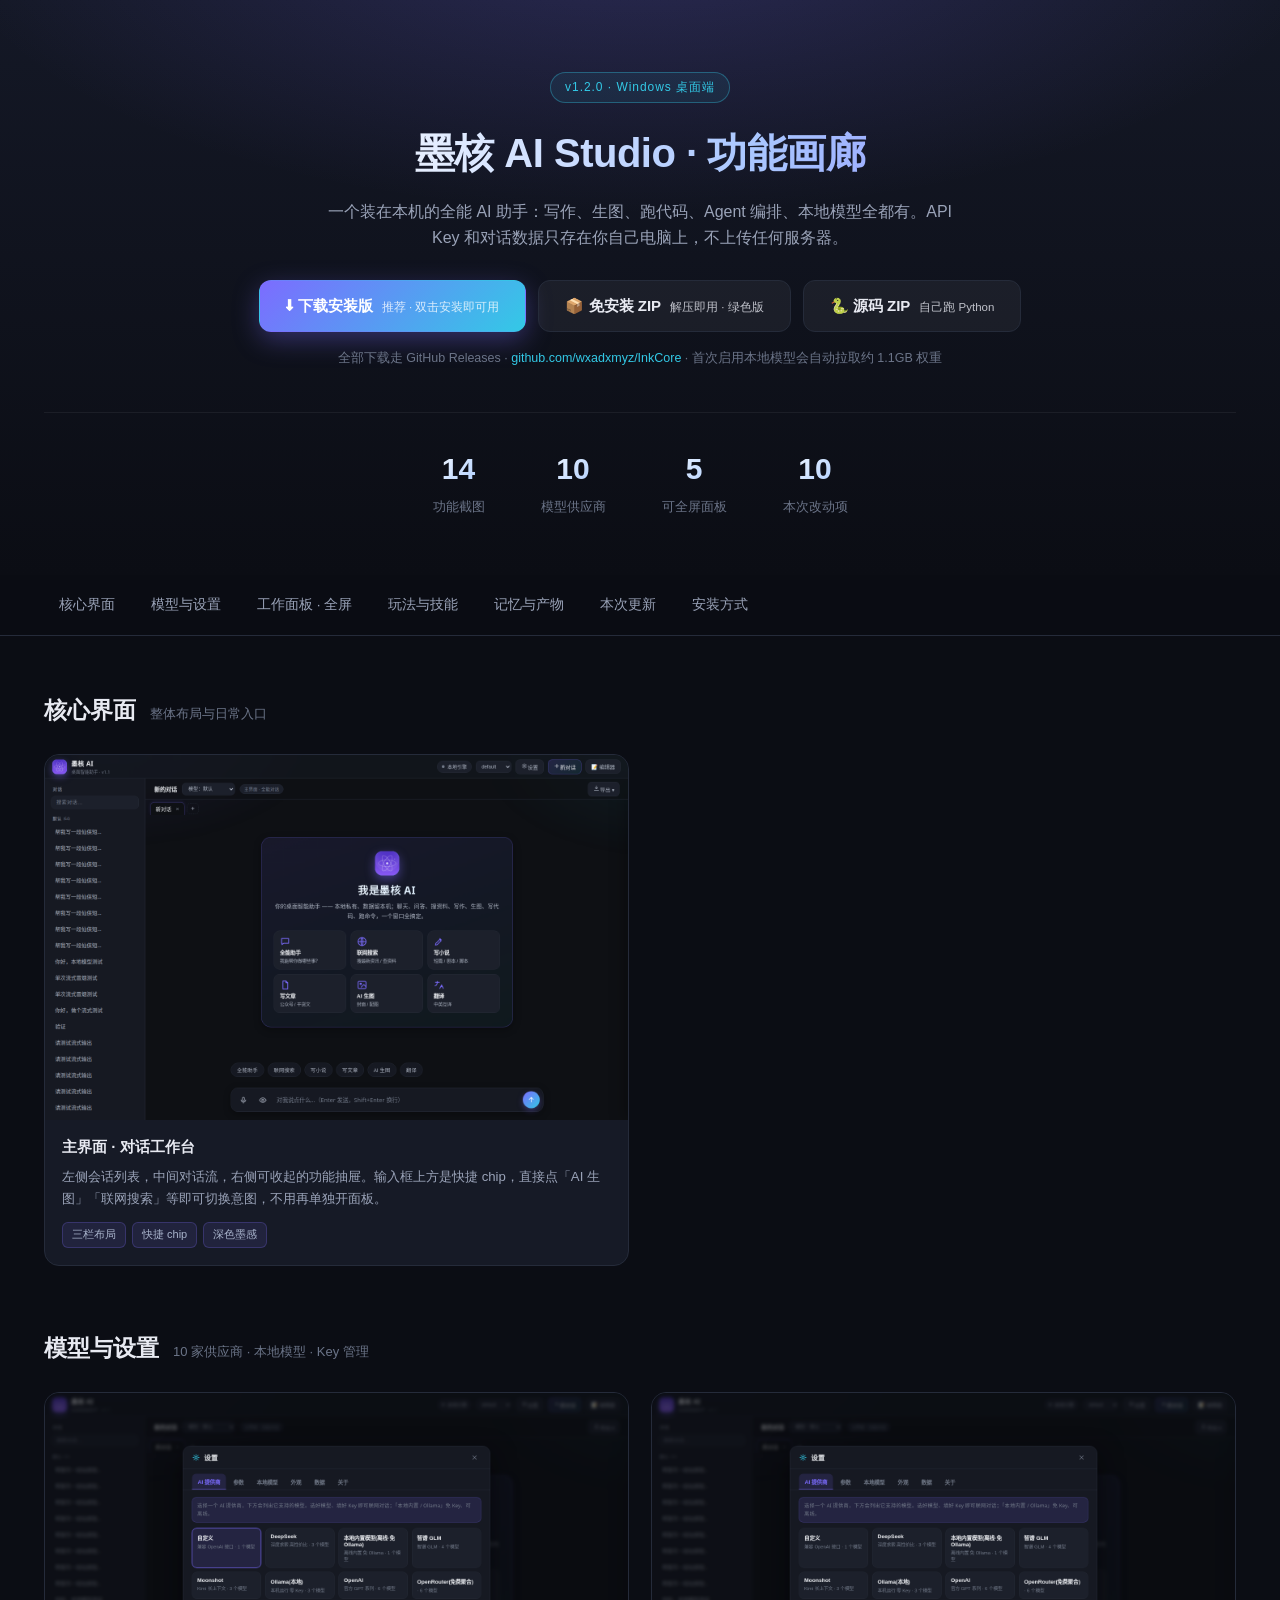
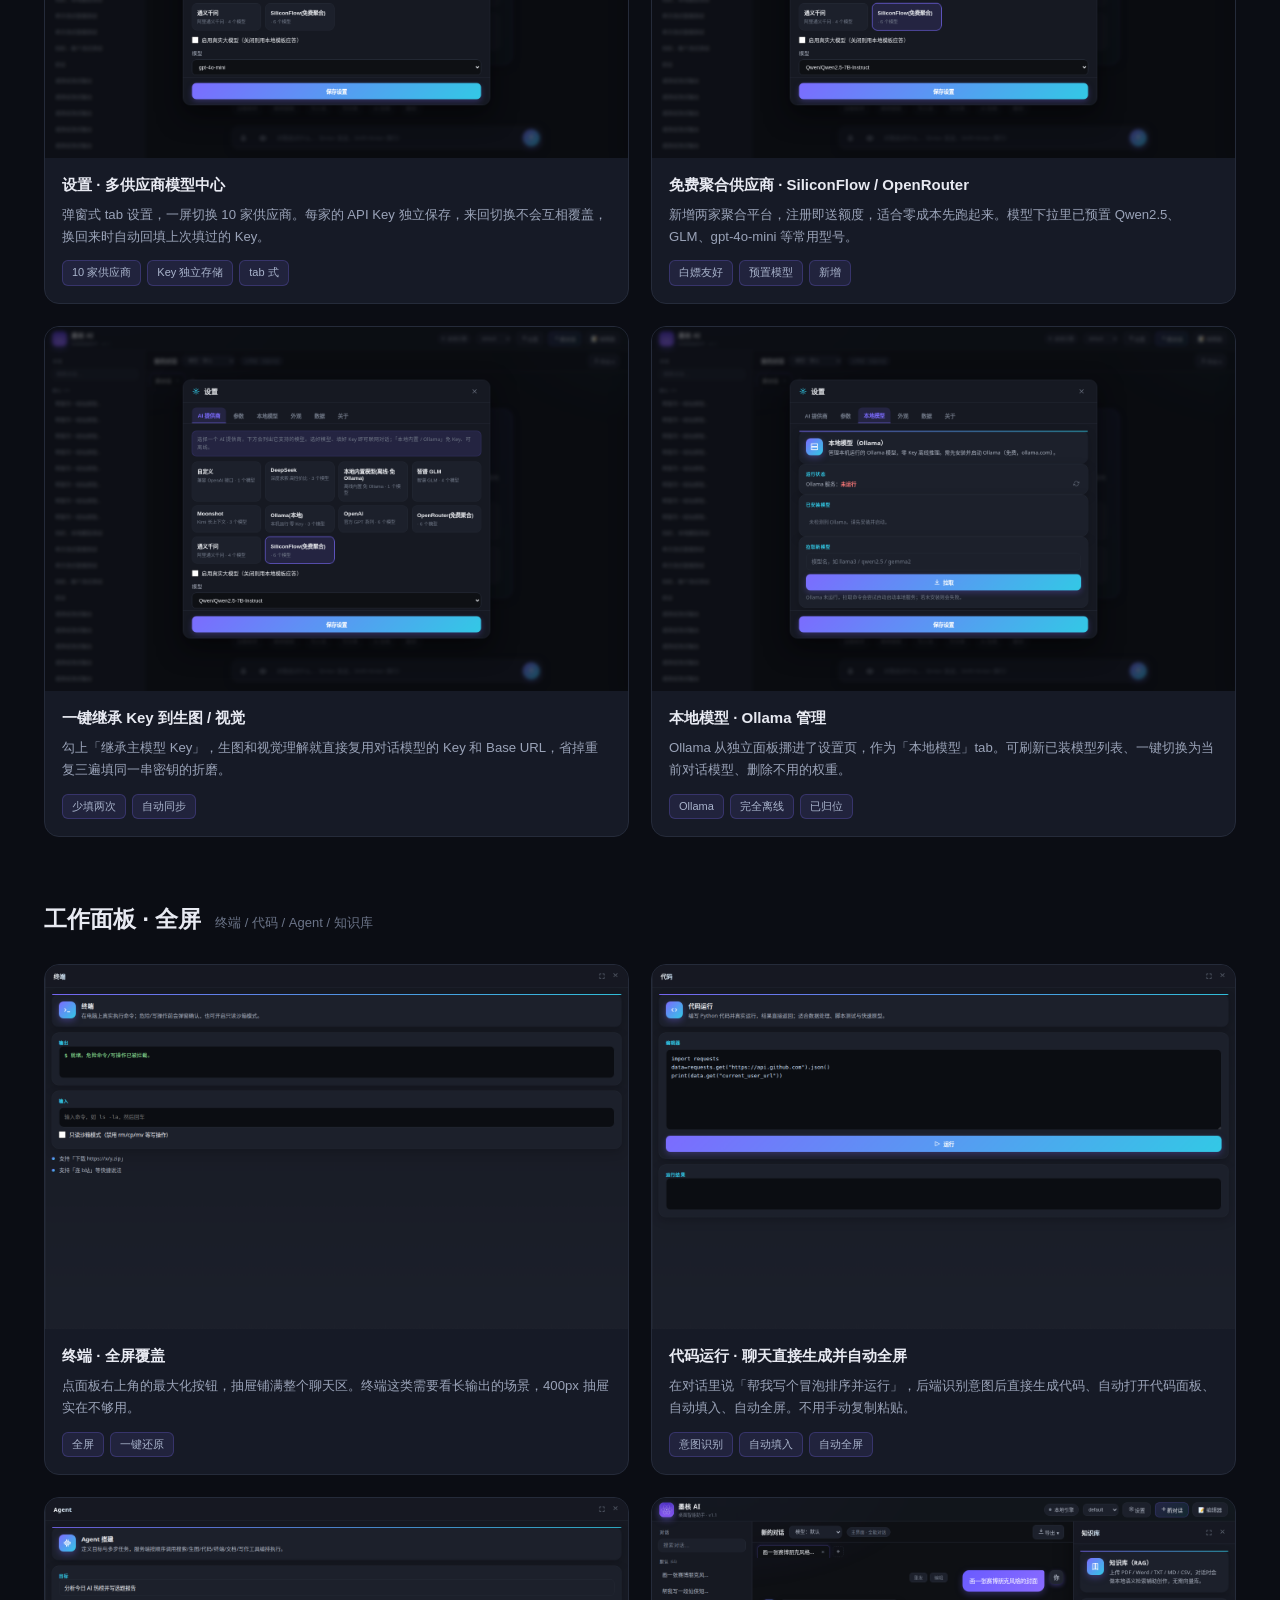
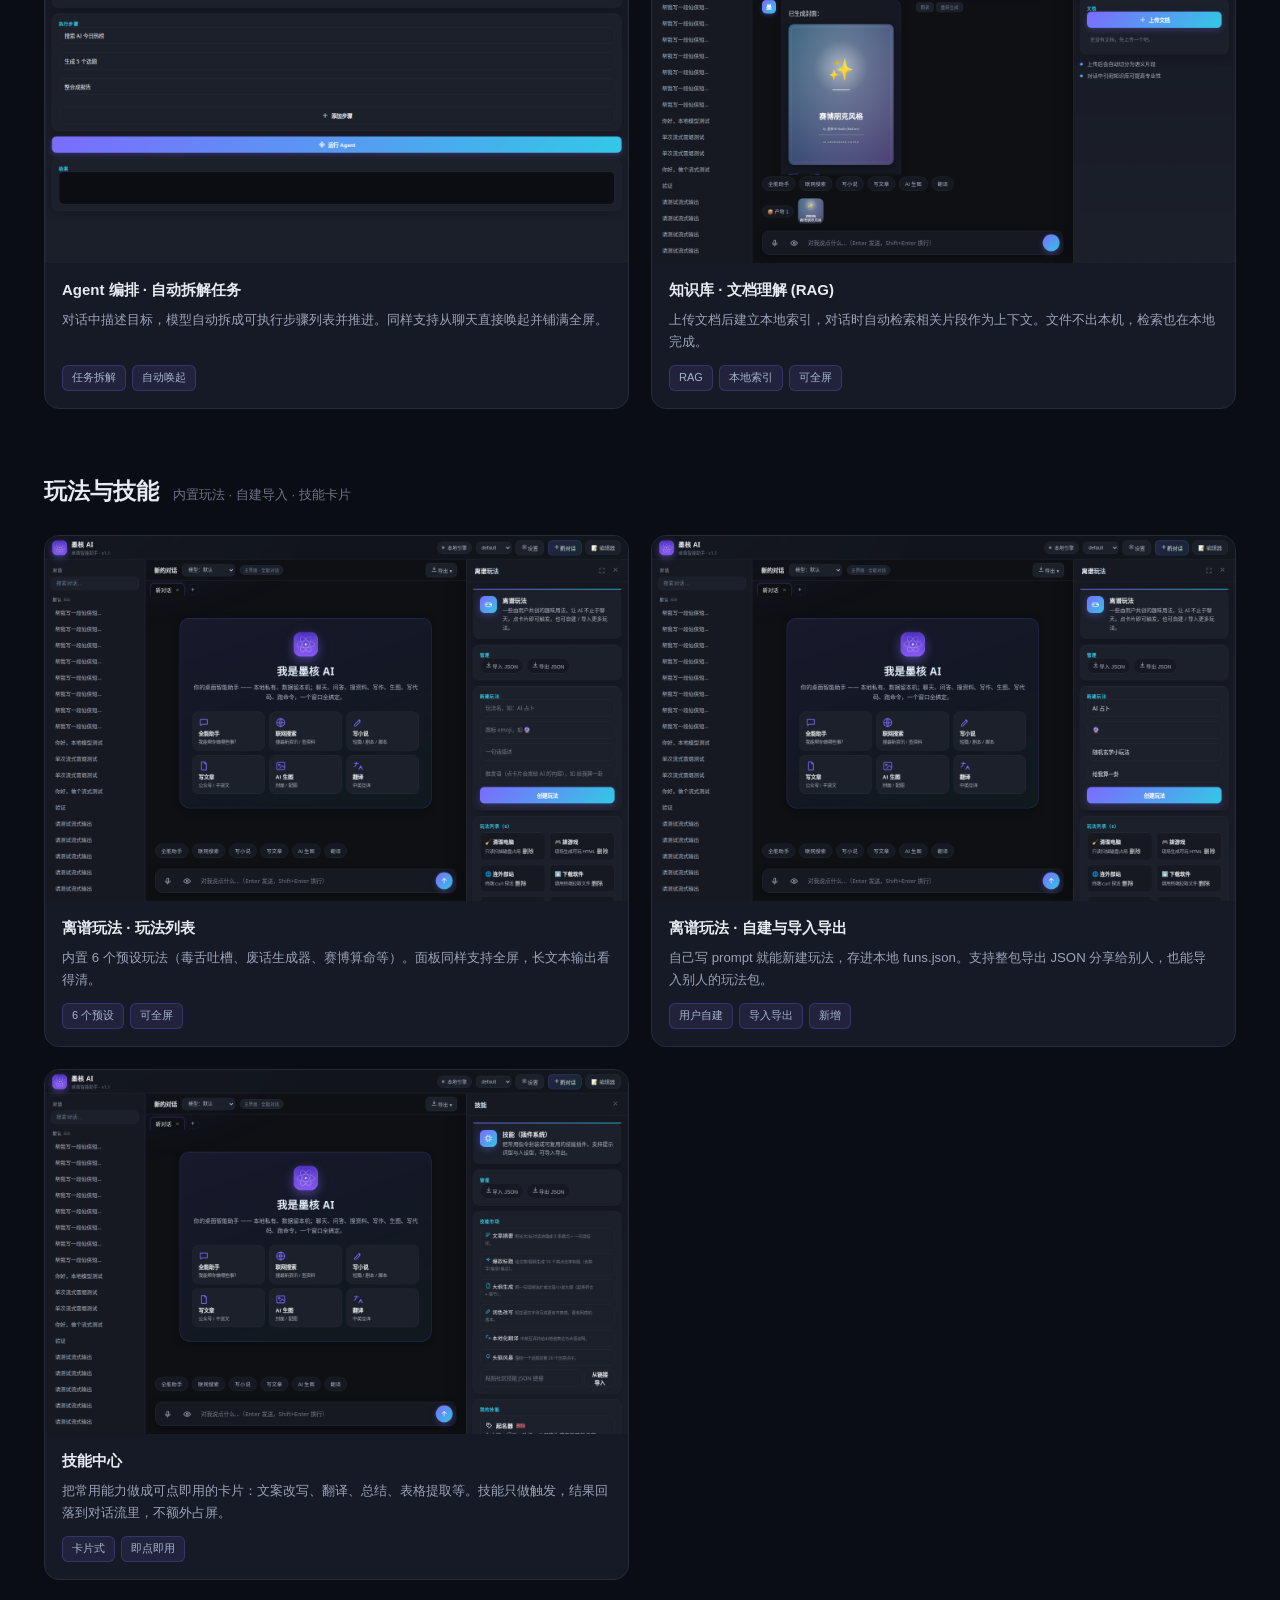
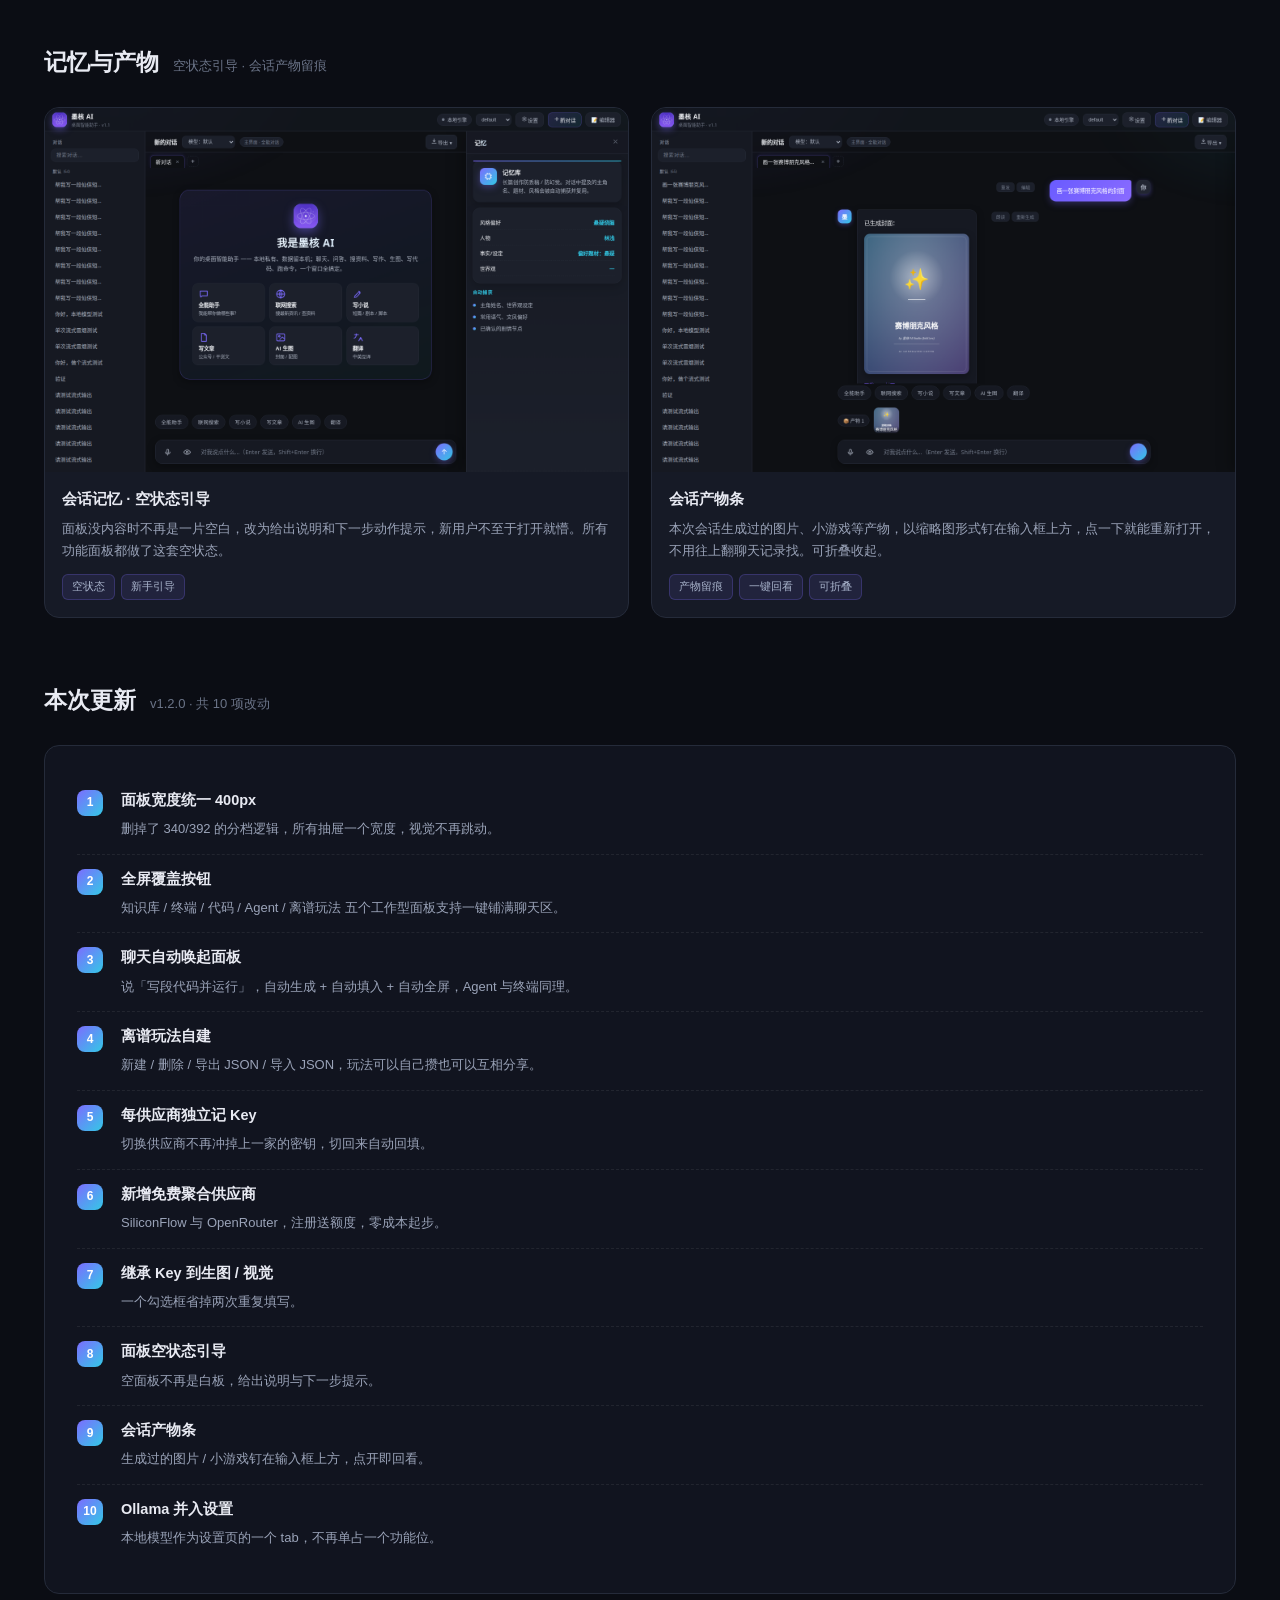
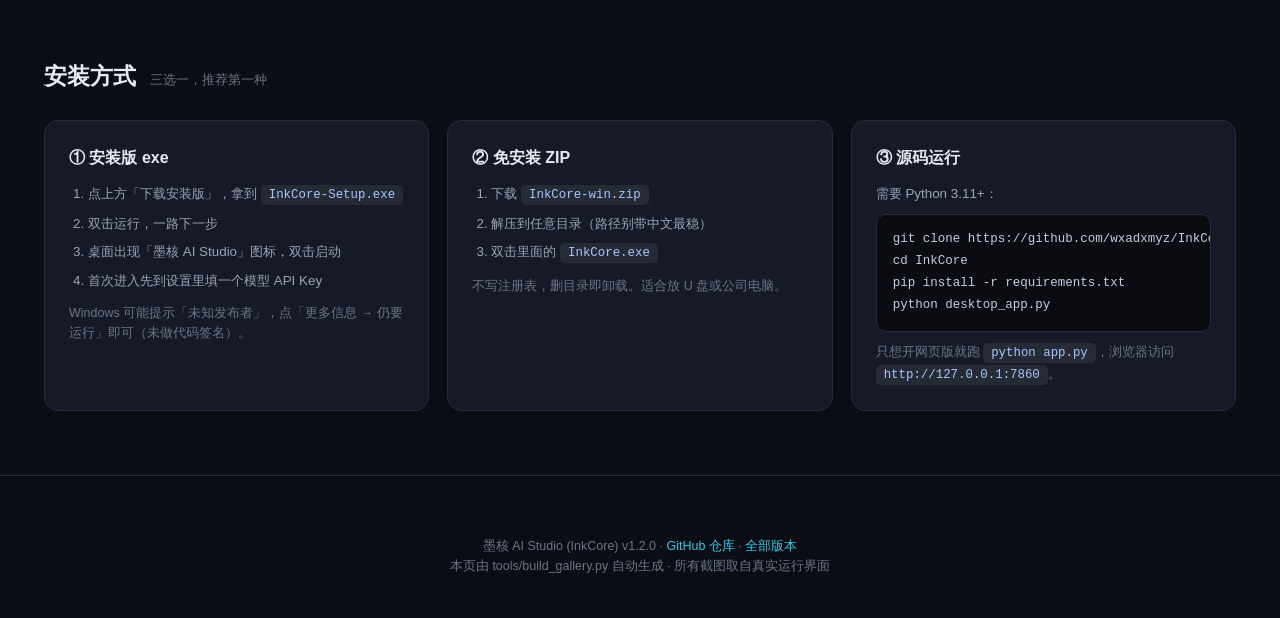
==== commit e99a43d3: "fix(ci): 安装包版本号动态注入 + 画廊 CI 自动生成，彻底解决版本号脱节 - build.yml: 编译前用 version.json 覆盖 installer.iss 里写死的 1.0." ====
--- a/docs/index.html
+++ b/docs/index.html
@@ -115,10 +115,10 @@
   .stats{gap:32px}
   .wrap{padding:0 16px}
 }
-</style></head><body><div class="hero"><div class="wrap"><div class="badge">v1.1.0 · Windows 桌面端</div><h1>墨核 AI Studio · 功能画廊</h1><p>一个装在本机的全能 AI 助手：写作、生图、跑代码、Agent 编排、本地模型全都有。API Key 和对话数据只存在你自己电脑上，不上传任何服务器。</p><div class="btns"><a class="btn btn-main" href="https://github.com/wxadxmyz/InkCore/releases/latest/download/InkCore-Setup.exe">⬇ 下载安装版<small>推荐 · 双击安装即可用</small></a><a class="btn btn-sec" href="https://github.com/wxadxmyz/InkCore/releases/latest/download/InkCore-win.zip">📦 免安装 ZIP<small>解压即用 · 绿色版</small></a><a class="btn btn-sec" href="https://github.com/wxadxmyz/InkCore/releases/latest/download/InkCore-src.zip">🐍 源码 ZIP<small>自己跑 Python</small></a></div><div class="tip">全部下载走 GitHub Releases · <a href="https://github.com/wxadxmyz/InkCore" style="color:var(--ac2)">github.com/wxadxmyz/InkCore</a> · 首次启用本地模型会自动拉取约 1.1GB 权重</div><div class="stats"><div class="stat"><b>14</b><span>功能截图</span></div><div class="stat"><b>10</b><span>模型供应商</span></div><div class="stat"><b>5</b><span>可全屏面板</span></div><div class="stat"><b>10</b><span>本次改动项</span></div></div></div></div><div class="nav"><div class="nav-in"><a href="#core">核心界面</a><a href="#model">模型与设置</a><a href="#work">工作面板 · 全屏</a><a href="#fun">玩法与技能</a><a href="#mem">记忆与产物</a><a href="#log">本次更新</a><a href="#install">安装方式</a></div></div><div class="wrap"><section id="core"><div class="sec-h"><h2>核心界面</h2><em>整体布局与日常入口</em></div><div class="grid"><figure><div class="shot"><img src="shots/g_01_main.png" alt="主界面 · 对话工作台" loading="lazy"></div><figcaption><b>主界面 · 对话工作台</b><p>左侧会话列表，中间对话流，右侧可收起的功能抽屉。输入框上方是快捷 chip，直接点「AI 生图」「联网搜索」等即可切换意图，不用再单独开面板。</p><div class="tags"><span class="tag">三栏布局</span><span class="tag">快捷 chip</span><span class="tag">深色墨感</span></div></figcaption></figure></div></section><section id="model"><div class="sec-h"><h2>模型与设置</h2><em>10 家供应商 · 本地模型 · Key 管理</em></div><div class="grid"><figure><div class="shot"><img src="shots/g_02_settings_providers.png" alt="设置 · 多供应商模型中心" loading="lazy"></div><figcaption><b>设置 · 多供应商模型中心</b><p>弹窗式 tab 设置，一屏切换 10 家供应商。每家的 API Key 独立保存，来回切换不会互相覆盖，换回来时自动回填上次填过的 Key。</p><div class="tags"><span class="tag">10 家供应商</span><span class="tag">Key 独立存储</span><span class="tag">tab 式</span></div></figcaption></figure><figure><div class="shot"><img src="shots/g_03_provider_siliconflow.png" alt="免费聚合供应商 · SiliconFlow / OpenRouter" loading="lazy"></div><figcaption><b>免费聚合供应商 · SiliconFlow / OpenRouter</b><p>新增两家聚合平台，注册即送额度，适合零成本先跑起来。模型下拉里已预置 Qwen2.5、GLM、gpt-4o-mini 等常用型号。</p><div class="tags"><span class="tag">白嫖友好</span><span class="tag">预置模型</span><span class="tag">新增</span></div></figcaption></figure><figure><div class="shot"><img src="shots/g_04_inherit_key.png" alt="一键继承 Key 到生图 / 视觉" loading="lazy"></div><figcaption><b>一键继承 Key 到生图 / 视觉</b><p>勾上「继承主模型 Key」，生图和视觉理解就直接复用对话模型的 Key 和 Base URL，省掉重复三遍填同一串密钥的折磨。</p><div class="tags"><span class="tag">少填两次</span><span class="tag">自动同步</span></div></figcaption></figure><figure><div class="shot"><img src="shots/g_05_settings_ollama.png" alt="本地模型 · Ollama 管理" loading="lazy"></div><figcaption><b>本地模型 · Ollama 管理</b><p>Ollama 从独立面板挪进了设置页，作为「本地模型」tab。可刷新已装模型列表、一键切换为当前对话模型、删除不用的权重。</p><div class="tags"><span class="tag">Ollama</span><span class="tag">完全离线</span><span class="tag">已归位</span></div></figcaption></figure></div></section><section id="work"><div class="sec-h"><h2>工作面板 · 全屏</h2><em>终端 / 代码 / Agent / 知识库</em></div><div class="grid"><figure><div class="shot"><img src="shots/g_06_terminal_full.png" alt="终端 · 全屏覆盖" loading="lazy"></div><figcaption><b>终端 · 全屏覆盖</b><p>点面板右上角的最大化按钮，抽屉铺满整个聊天区。终端这类需要看长输出的场景，400px 抽屉实在不够用。</p><div class="tags"><span class="tag">全屏</span><span class="tag">一键还原</span></div></figcaption></figure><figure><div class="shot"><img src="shots/g_07_code_full.png" alt="代码运行 · 聊天直接生成并自动全屏" loading="lazy"></div><figcaption><b>代码运行 · 聊天直接生成并自动全屏</b><p>在对话里说「帮我写个冒泡排序并运行」，后端识别意图后直接生成代码、自动打开代码面板、自动填入、自动全屏。不用手动复制粘贴。</p><div class="tags"><span class="tag">意图识别</span><span class="tag">自动填入</span><span class="tag">自动全屏</span></div></figcaption></figure><figure><div class="shot"><img src="shots/g_08_agent_full.png" alt="Agent 编排 · 自动拆解任务" loading="lazy"></div><figcaption><b>Agent 编排 · 自动拆解任务</b><p>对话中描述目标，模型自动拆成可执行步骤列表并推进。同样支持从聊天直接唤起并铺满全屏。</p><div class="tags"><span class="tag">任务拆解</span><span class="tag">自动唤起</span></div></figcaption></figure><figure><div class="shot"><img src="shots/g_14_knowledge.png" alt="知识库 · 文档理解 (RAG)" loading="lazy"></div><figcaption><b>知识库 · 文档理解 (RAG)</b><p>上传文档后建立本地索引，对话时自动检索相关片段作为上下文。文件不出本机，检索也在本地完成。</p><div class="tags"><span class="tag">RAG</span><span class="tag">本地索引</span><span class="tag">可全屏</span></div></figcaption></figure></div></section><section id="fun"><div class="sec-h"><h2>玩法与技能</h2><em>内置玩法 · 自建导入 · 技能卡片</em></div><div class="grid"><figure><div class="shot"><img src="shots/g_09_fun_list.png" alt="离谱玩法 · 玩法列表" loading="lazy"></div><figcaption><b>离谱玩法 · 玩法列表</b><p>内置 6 个预设玩法（毒舌吐槽、废话生成器、赛博算命等）。面板同样支持全屏，长文本输出看得清。</p><div class="tags"><span class="tag">6 个预设</span><span class="tag">可全屏</span></div></figcaption></figure><figure><div class="shot"><img src="shots/g_10_fun_newform.png" alt="离谱玩法 · 自建与导入导出" loading="lazy"></div><figcaption><b>离谱玩法 · 自建与导入导出</b><p>自己写 prompt 就能新建玩法，存进本地 funs.json。支持整包导出 JSON 分享给别人，也能导入别人的玩法包。</p><div class="tags"><span class="tag">用户自建</span><span class="tag">导入导出</span><span class="tag">新增</span></div></figcaption></figure><figure><div class="shot"><img src="shots/g_12_skills.png" alt="技能中心" loading="lazy"></div><figcaption><b>技能中心</b><p>把常用能力做成可点即用的卡片：文案改写、翻译、总结、表格提取等。技能只做触发，结果回落到对话流里，不额外占屏。</p><div class="tags"><span class="tag">卡片式</span><span class="tag">即点即用</span></div></figcaption></figure></div></section><section id="mem"><div class="sec-h"><h2>记忆与产物</h2><em>空状态引导 · 会话产物留痕</em></div><div class="grid"><figure><div class="shot"><img src="shots/g_11_memory_empty.png" alt="会话记忆 · 空状态引导" loading="lazy"></div><figcaption><b>会话记忆 · 空状态引导</b><p>面板没内容时不再是一片空白，改为给出说明和下一步动作提示，新用户不至于打开就懵。所有功能面板都做了这套空状态。</p><div class="tags"><span class="tag">空状态</span><span class="tag">新手引导</span></div></figcaption></figure><figure><div class="shot"><img src="shots/g_13_artifacts_strip.png" alt="会话产物条" loading="lazy"></div><figcaption><b>会话产物条</b><p>本次会话生成过的图片、小游戏等产物，以缩略图形式钉在输入框上方，点一下就能重新打开，不用往上翻聊天记录找。可折叠收起。</p><div class="tags"><span class="tag">产物留痕</span><span class="tag">一键回看</span><span class="tag">可折叠</span></div></figcaption></figure></div></section><section id="log"><div class="sec-h"><h2>本次更新</h2><em>v1.1.0 · 共 10 项改动</em></div><div class="log"><ol><li><b>面板宽度统一 400px</b><span>删掉了 340/392 的分档逻辑，所有抽屉一个宽度，视觉不再跳动。</span></li><li><b>全屏覆盖按钮</b><span>知识库 / 终端 / 代码 / Agent / 离谱玩法 五个工作型面板支持一键铺满聊天区。</span></li><li><b>聊天自动唤起面板</b><span>说「写段代码并运行」，自动生成 + 自动填入 + 自动全屏，Agent 与终端同理。</span></li><li><b>离谱玩法自建</b><span>新建 / 删除 / 导出 JSON / 导入 JSON，玩法可以自己攒也可以互相分享。</span></li><li><b>每供应商独立记 Key</b><span>切换供应商不再冲掉上一家的密钥，切回来自动回填。</span></li><li><b>新增免费聚合供应商</b><span>SiliconFlow 与 OpenRouter，注册送额度，零成本起步。</span></li><li><b>继承 Key 到生图 / 视觉</b><span>一个勾选框省掉两次重复填写。</span></li><li><b>面板空状态引导</b><span>空面板不再是白板，给出说明与下一步提示。</span></li><li><b>会话产物条</b><span>生成过的图片 / 小游戏钉在输入框上方，点开即回看。</span></li><li><b>Ollama 并入设置</b><span>本地模型作为设置页的一个 tab，不再单占一个功能位。</span></li></ol></div></section><section id="install"><div class="sec-h"><h2>安装方式</h2><em>三选一，推荐第一种</em></div><div class="cols"><div class="col"><h3>① 安装版 exe</h3><ol><li>点上方「下载安装版」，拿到 <code>InkCore-Setup.exe</code></li><li>双击运行，一路下一步</li><li>桌面出现「墨核 AI Studio」图标，双击启动</li><li>首次进入先到设置里填一个模型 API Key</li></ol><p style="font-size:12.5px;color:var(--tx3);margin-top:12px">Windows 可能提示「未知发布者」，点「更多信息 → 仍要运行」即可（未做代码签名）。</p></div><div class="col"><h3>② 免安装 ZIP</h3><ol><li>下载 <code>InkCore-win.zip</code></li><li>解压到任意目录（路径别带中文最稳）</li><li>双击里面的 <code>InkCore.exe</code></li></ol><p style="font-size:12.5px;color:var(--tx3);margin-top:12px">不写注册表，删目录即卸载。适合放 U 盘或公司电脑。</p></div><div class="col"><h3>③ 源码运行</h3><p style="font-size:13.4px;color:var(--tx2)">需要 Python 3.11+：</p><pre><code>git clone https://github.com/wxadxmyz/InkCore.git
+</style></head><body><div class="hero"><div class="wrap"><div class="badge">v1.2.0 · Windows 桌面端</div><h1>墨核 AI Studio · 功能画廊</h1><p>一个装在本机的全能 AI 助手：写作、生图、跑代码、Agent 编排、本地模型全都有。API Key 和对话数据只存在你自己电脑上，不上传任何服务器。</p><div class="btns"><a class="btn btn-main" href="https://github.com/wxadxmyz/InkCore/releases/latest/download/InkCore-Setup.exe">⬇ 下载安装版<small>推荐 · 双击安装即可用</small></a><a class="btn btn-sec" href="https://github.com/wxadxmyz/InkCore/releases/latest/download/InkCore-win.zip">📦 免安装 ZIP<small>解压即用 · 绿色版</small></a><a class="btn btn-sec" href="https://github.com/wxadxmyz/InkCore/releases/latest/download/InkCore-src.zip">🐍 源码 ZIP<small>自己跑 Python</small></a></div><div class="tip">全部下载走 GitHub Releases · <a href="https://github.com/wxadxmyz/InkCore" style="color:var(--ac2)">github.com/wxadxmyz/InkCore</a> · 首次启用本地模型会自动拉取约 1.1GB 权重</div><div class="stats"><div class="stat"><b>14</b><span>功能截图</span></div><div class="stat"><b>10</b><span>模型供应商</span></div><div class="stat"><b>5</b><span>可全屏面板</span></div><div class="stat"><b>10</b><span>本次改动项</span></div></div></div></div><div class="nav"><div class="nav-in"><a href="#core">核心界面</a><a href="#model">模型与设置</a><a href="#work">工作面板 · 全屏</a><a href="#fun">玩法与技能</a><a href="#mem">记忆与产物</a><a href="#log">本次更新</a><a href="#install">安装方式</a></div></div><div class="wrap"><section id="core"><div class="sec-h"><h2>核心界面</h2><em>整体布局与日常入口</em></div><div class="grid"><figure><div class="shot"><img src="shots/g_01_main.png" alt="主界面 · 对话工作台" loading="lazy"></div><figcaption><b>主界面 · 对话工作台</b><p>左侧会话列表，中间对话流，右侧可收起的功能抽屉。输入框上方是快捷 chip，直接点「AI 生图」「联网搜索」等即可切换意图，不用再单独开面板。</p><div class="tags"><span class="tag">三栏布局</span><span class="tag">快捷 chip</span><span class="tag">深色墨感</span></div></figcaption></figure></div></section><section id="model"><div class="sec-h"><h2>模型与设置</h2><em>10 家供应商 · 本地模型 · Key 管理</em></div><div class="grid"><figure><div class="shot"><img src="shots/g_02_settings_providers.png" alt="设置 · 多供应商模型中心" loading="lazy"></div><figcaption><b>设置 · 多供应商模型中心</b><p>弹窗式 tab 设置，一屏切换 10 家供应商。每家的 API Key 独立保存，来回切换不会互相覆盖，换回来时自动回填上次填过的 Key。</p><div class="tags"><span class="tag">10 家供应商</span><span class="tag">Key 独立存储</span><span class="tag">tab 式</span></div></figcaption></figure><figure><div class="shot"><img src="shots/g_03_provider_siliconflow.png" alt="免费聚合供应商 · SiliconFlow / OpenRouter" loading="lazy"></div><figcaption><b>免费聚合供应商 · SiliconFlow / OpenRouter</b><p>新增两家聚合平台，注册即送额度，适合零成本先跑起来。模型下拉里已预置 Qwen2.5、GLM、gpt-4o-mini 等常用型号。</p><div class="tags"><span class="tag">白嫖友好</span><span class="tag">预置模型</span><span class="tag">新增</span></div></figcaption></figure><figure><div class="shot"><img src="shots/g_04_inherit_key.png" alt="一键继承 Key 到生图 / 视觉" loading="lazy"></div><figcaption><b>一键继承 Key 到生图 / 视觉</b><p>勾上「继承主模型 Key」，生图和视觉理解就直接复用对话模型的 Key 和 Base URL，省掉重复三遍填同一串密钥的折磨。</p><div class="tags"><span class="tag">少填两次</span><span class="tag">自动同步</span></div></figcaption></figure><figure><div class="shot"><img src="shots/g_05_settings_ollama.png" alt="本地模型 · Ollama 管理" loading="lazy"></div><figcaption><b>本地模型 · Ollama 管理</b><p>Ollama 从独立面板挪进了设置页，作为「本地模型」tab。可刷新已装模型列表、一键切换为当前对话模型、删除不用的权重。</p><div class="tags"><span class="tag">Ollama</span><span class="tag">完全离线</span><span class="tag">已归位</span></div></figcaption></figure></div></section><section id="work"><div class="sec-h"><h2>工作面板 · 全屏</h2><em>终端 / 代码 / Agent / 知识库</em></div><div class="grid"><figure><div class="shot"><img src="shots/g_06_terminal_full.png" alt="终端 · 全屏覆盖" loading="lazy"></div><figcaption><b>终端 · 全屏覆盖</b><p>点面板右上角的最大化按钮，抽屉铺满整个聊天区。终端这类需要看长输出的场景，400px 抽屉实在不够用。</p><div class="tags"><span class="tag">全屏</span><span class="tag">一键还原</span></div></figcaption></figure><figure><div class="shot"><img src="shots/g_07_code_full.png" alt="代码运行 · 聊天直接生成并自动全屏" loading="lazy"></div><figcaption><b>代码运行 · 聊天直接生成并自动全屏</b><p>在对话里说「帮我写个冒泡排序并运行」，后端识别意图后直接生成代码、自动打开代码面板、自动填入、自动全屏。不用手动复制粘贴。</p><div class="tags"><span class="tag">意图识别</span><span class="tag">自动填入</span><span class="tag">自动全屏</span></div></figcaption></figure><figure><div class="shot"><img src="shots/g_08_agent_full.png" alt="Agent 编排 · 自动拆解任务" loading="lazy"></div><figcaption><b>Agent 编排 · 自动拆解任务</b><p>对话中描述目标，模型自动拆成可执行步骤列表并推进。同样支持从聊天直接唤起并铺满全屏。</p><div class="tags"><span class="tag">任务拆解</span><span class="tag">自动唤起</span></div></figcaption></figure><figure><div class="shot"><img src="shots/g_14_knowledge.png" alt="知识库 · 文档理解 (RAG)" loading="lazy"></div><figcaption><b>知识库 · 文档理解 (RAG)</b><p>上传文档后建立本地索引，对话时自动检索相关片段作为上下文。文件不出本机，检索也在本地完成。</p><div class="tags"><span class="tag">RAG</span><span class="tag">本地索引</span><span class="tag">可全屏</span></div></figcaption></figure></div></section><section id="fun"><div class="sec-h"><h2>玩法与技能</h2><em>内置玩法 · 自建导入 · 技能卡片</em></div><div class="grid"><figure><div class="shot"><img src="shots/g_09_fun_list.png" alt="离谱玩法 · 玩法列表" loading="lazy"></div><figcaption><b>离谱玩法 · 玩法列表</b><p>内置 6 个预设玩法（毒舌吐槽、废话生成器、赛博算命等）。面板同样支持全屏，长文本输出看得清。</p><div class="tags"><span class="tag">6 个预设</span><span class="tag">可全屏</span></div></figcaption></figure><figure><div class="shot"><img src="shots/g_10_fun_newform.png" alt="离谱玩法 · 自建与导入导出" loading="lazy"></div><figcaption><b>离谱玩法 · 自建与导入导出</b><p>自己写 prompt 就能新建玩法，存进本地 funs.json。支持整包导出 JSON 分享给别人，也能导入别人的玩法包。</p><div class="tags"><span class="tag">用户自建</span><span class="tag">导入导出</span><span class="tag">新增</span></div></figcaption></figure><figure><div class="shot"><img src="shots/g_12_skills.png" alt="技能中心" loading="lazy"></div><figcaption><b>技能中心</b><p>把常用能力做成可点即用的卡片：文案改写、翻译、总结、表格提取等。技能只做触发，结果回落到对话流里，不额外占屏。</p><div class="tags"><span class="tag">卡片式</span><span class="tag">即点即用</span></div></figcaption></figure></div></section><section id="mem"><div class="sec-h"><h2>记忆与产物</h2><em>空状态引导 · 会话产物留痕</em></div><div class="grid"><figure><div class="shot"><img src="shots/g_11_memory_empty.png" alt="会话记忆 · 空状态引导" loading="lazy"></div><figcaption><b>会话记忆 · 空状态引导</b><p>面板没内容时不再是一片空白，改为给出说明和下一步动作提示，新用户不至于打开就懵。所有功能面板都做了这套空状态。</p><div class="tags"><span class="tag">空状态</span><span class="tag">新手引导</span></div></figcaption></figure><figure><div class="shot"><img src="shots/g_13_artifacts_strip.png" alt="会话产物条" loading="lazy"></div><figcaption><b>会话产物条</b><p>本次会话生成过的图片、小游戏等产物，以缩略图形式钉在输入框上方，点一下就能重新打开，不用往上翻聊天记录找。可折叠收起。</p><div class="tags"><span class="tag">产物留痕</span><span class="tag">一键回看</span><span class="tag">可折叠</span></div></figcaption></figure></div></section><section id="log"><div class="sec-h"><h2>本次更新</h2><em>v1.2.0 · 共 10 项改动</em></div><div class="log"><ol><li><b>面板宽度统一 400px</b><span>删掉了 340/392 的分档逻辑，所有抽屉一个宽度，视觉不再跳动。</span></li><li><b>全屏覆盖按钮</b><span>知识库 / 终端 / 代码 / Agent / 离谱玩法 五个工作型面板支持一键铺满聊天区。</span></li><li><b>聊天自动唤起面板</b><span>说「写段代码并运行」，自动生成 + 自动填入 + 自动全屏，Agent 与终端同理。</span></li><li><b>离谱玩法自建</b><span>新建 / 删除 / 导出 JSON / 导入 JSON，玩法可以自己攒也可以互相分享。</span></li><li><b>每供应商独立记 Key</b><span>切换供应商不再冲掉上一家的密钥，切回来自动回填。</span></li><li><b>新增免费聚合供应商</b><span>SiliconFlow 与 OpenRouter，注册送额度，零成本起步。</span></li><li><b>继承 Key 到生图 / 视觉</b><span>一个勾选框省掉两次重复填写。</span></li><li><b>面板空状态引导</b><span>空面板不再是白板，给出说明与下一步提示。</span></li><li><b>会话产物条</b><span>生成过的图片 / 小游戏钉在输入框上方，点开即回看。</span></li><li><b>Ollama 并入设置</b><span>本地模型作为设置页的一个 tab，不再单占一个功能位。</span></li></ol></div></section><section id="install"><div class="sec-h"><h2>安装方式</h2><em>三选一，推荐第一种</em></div><div class="cols"><div class="col"><h3>① 安装版 exe</h3><ol><li>点上方「下载安装版」，拿到 <code>InkCore-Setup.exe</code></li><li>双击运行，一路下一步</li><li>桌面出现「墨核 AI Studio」图标，双击启动</li><li>首次进入先到设置里填一个模型 API Key</li></ol><p style="font-size:12.5px;color:var(--tx3);margin-top:12px">Windows 可能提示「未知发布者」，点「更多信息 → 仍要运行」即可（未做代码签名）。</p></div><div class="col"><h3>② 免安装 ZIP</h3><ol><li>下载 <code>InkCore-win.zip</code></li><li>解压到任意目录（路径别带中文最稳）</li><li>双击里面的 <code>InkCore.exe</code></li></ol><p style="font-size:12.5px;color:var(--tx3);margin-top:12px">不写注册表，删目录即卸载。适合放 U 盘或公司电脑。</p></div><div class="col"><h3>③ 源码运行</h3><p style="font-size:13.4px;color:var(--tx2)">需要 Python 3.11+：</p><pre><code>git clone https://github.com/wxadxmyz/InkCore.git
 cd InkCore
 pip install -r requirements.txt
-python desktop_app.py</code></pre><p style="font-size:12.5px;color:var(--tx3);margin-top:10px">只想开网页版就跑 <code>python app.py</code>，浏览器访问 <code>http://127.0.0.1:7860</code>。</p></div></div></section></div><footer>墨核 AI Studio (InkCore) v1.1.0 · <a href="https://github.com/wxadxmyz/InkCore">GitHub 仓库</a> · <a href="https://github.com/wxadxmyz/InkCore/releases">全部版本</a><br>本页由 tools/build_gallery.py 自动生成 · 所有截图取自真实运行界面</footer><div id="lb"><button class="x" id="lbx">&times;</button><button class="ar prev" id="lbp">&#8249;</button><img id="lbimg" alt=""><button class="ar next" id="lbn">&#8250;</button><div class="cap" id="lbcap"></div></div><script>
+python desktop_app.py</code></pre><p style="font-size:12.5px;color:var(--tx3);margin-top:10px">只想开网页版就跑 <code>python app.py</code>，浏览器访问 <code>http://127.0.0.1:7860</code>。</p></div></div></section></div><footer>墨核 AI Studio (InkCore) v1.2.0 · <a href="https://github.com/wxadxmyz/InkCore">GitHub 仓库</a> · <a href="https://github.com/wxadxmyz/InkCore/releases">全部版本</a><br>本页由 tools/build_gallery.py 自动生成 · 所有截图取自真实运行界面</footer><div id="lb"><button class="x" id="lbx">&times;</button><button class="ar prev" id="lbp">&#8249;</button><img id="lbimg" alt=""><button class="ar next" id="lbn">&#8250;</button><div class="cap" id="lbcap"></div></div><script>
 (function(){
   var imgs=[].slice.call(document.querySelectorAll('.shot img'));
   var lb=document.getElementById('lb'), big=document.getElementById('lbimg'),
